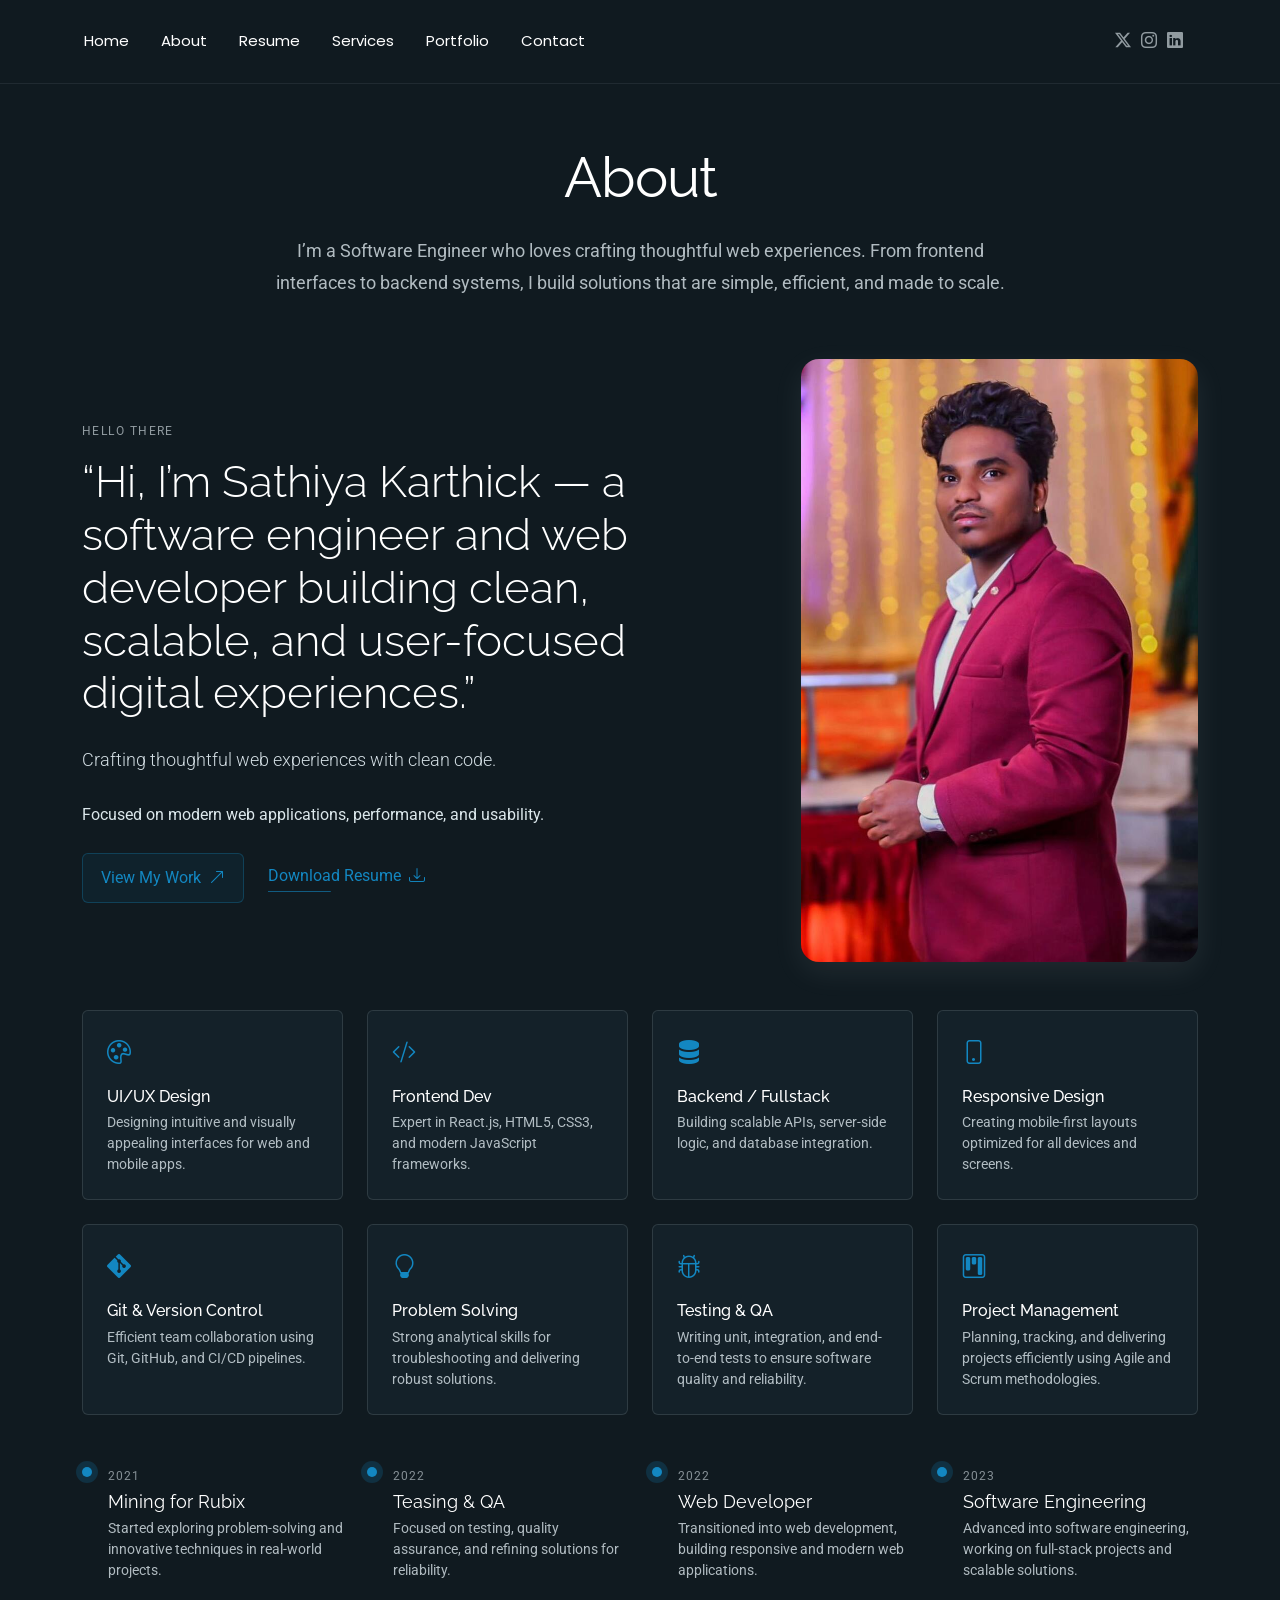
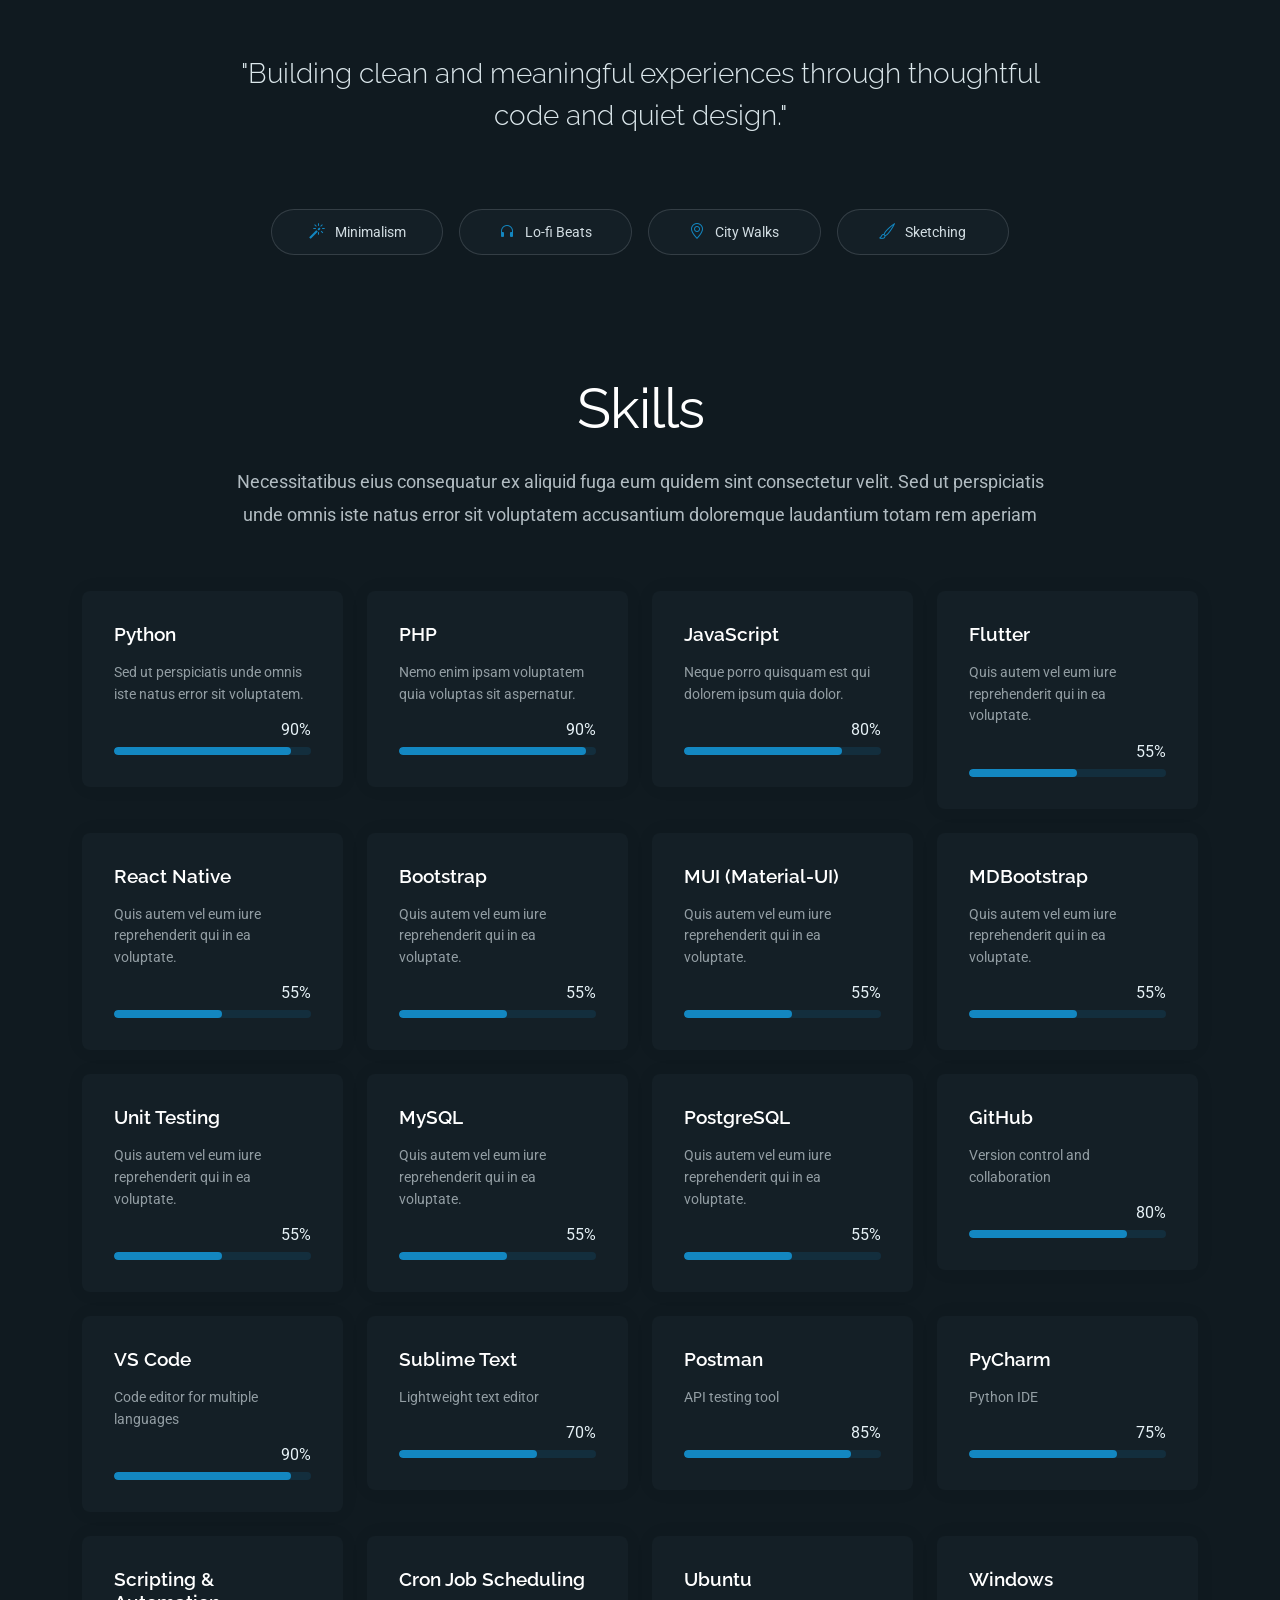
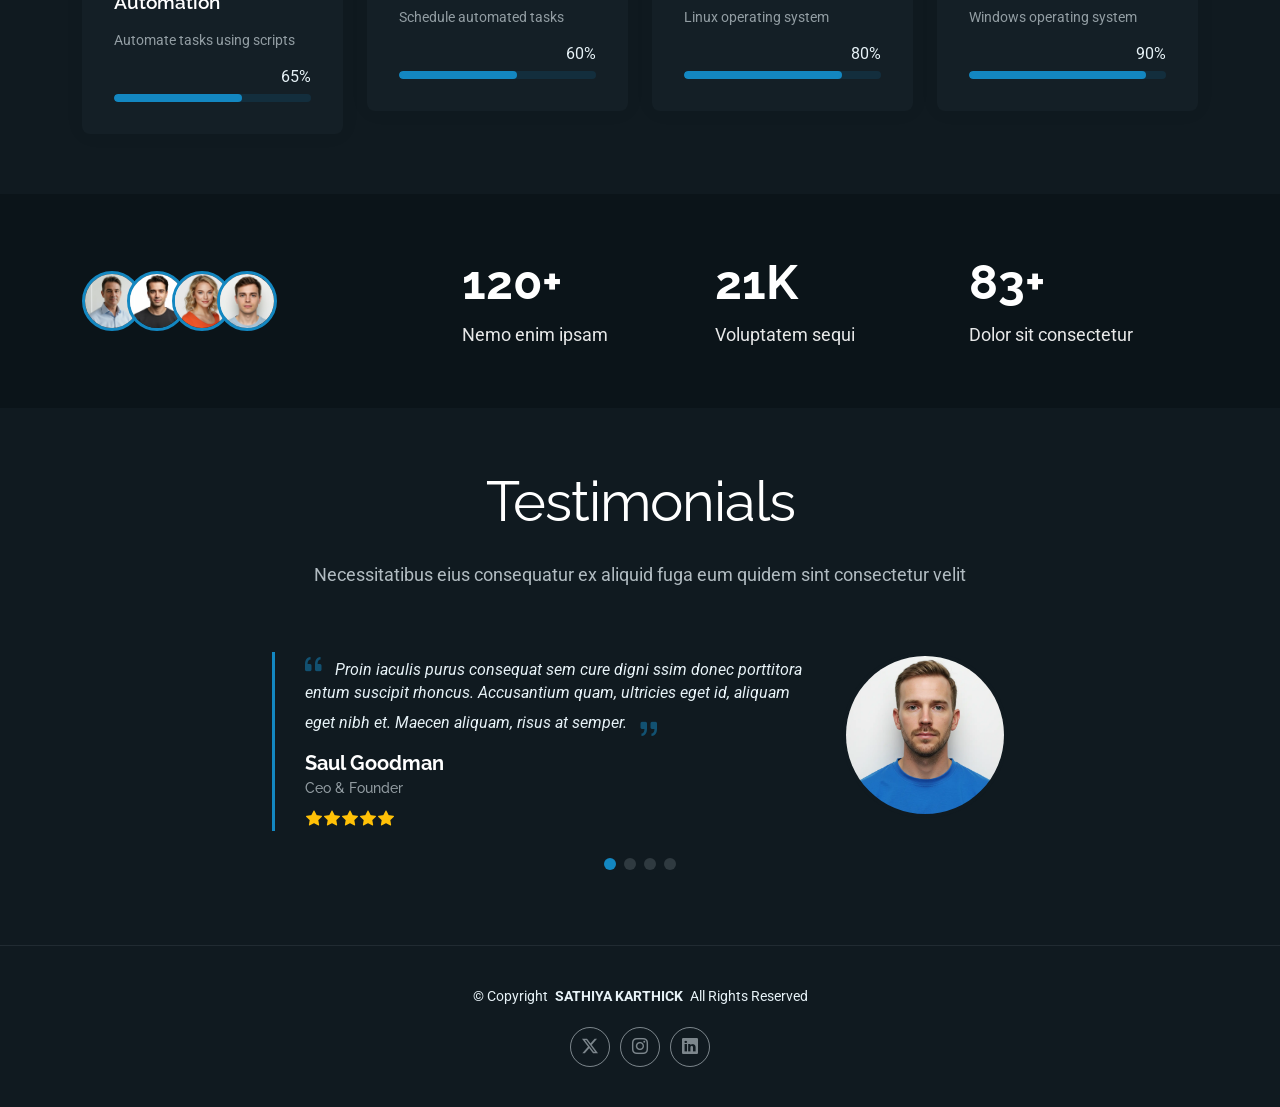
==== about.html @ 8b2b7fe3 "first commit" ====
<!DOCTYPE html>
<html lang="en">

<head>
  <meta charset="utf-8">
  <meta content="width=device-width, initial-scale=1.0" name="viewport">
  <title>About - FolioOne Bootstrap Template</title>
  <meta name="description" content="">
  <meta name="keywords" content="">

  <!-- Favicons -->
  <link href="assets/img/favicon.png" rel="icon">
  <link href="assets/img/apple-touch-icon.png" rel="apple-touch-icon">

  <!-- Fonts -->
  <link href="https://fonts.googleapis.com" rel="preconnect">
  <link href="https://fonts.gstatic.com" rel="preconnect" crossorigin>
  <link href="https://fonts.googleapis.com/css2?family=Roboto:ital,wght@0,100;0,300;0,400;0,500;0,700;0,900;1,100;1,300;1,400;1,500;1,700;1,900&family=Poppins:ital,wght@0,100;0,200;0,300;0,400;0,500;0,600;0,700;0,800;0,900;1,100;1,200;1,300;1,400;1,500;1,600;1,700;1,800;1,900&family=Raleway:ital,wght@0,100;0,200;0,300;0,400;0,500;0,600;0,700;0,800;0,900;1,100;1,200;1,300;1,400;1,500;1,600;1,700;1,800;1,900&display=swap" rel="stylesheet">

  <!-- Vendor CSS Files -->
  <link href="assets/vendor/bootstrap/css/bootstrap.min.css" rel="stylesheet">
  <link href="assets/vendor/bootstrap-icons/bootstrap-icons.css" rel="stylesheet">
  <link href="assets/vendor/aos/aos.css" rel="stylesheet">
  <link href="assets/vendor/swiper/swiper-bundle.min.css" rel="stylesheet">
  <link href="assets/vendor/glightbox/css/glightbox.min.css" rel="stylesheet">

  <!-- Main CSS File -->
  <link href="assets/css/main.css" rel="stylesheet">
</head>

<body class="about-page">
  <!-- Header -->
  <div id="header-placeholder"></div>

  <main class="main">

    <!-- About Section -->
    <section id="about" class="about section">

      <!-- Section Title -->
      <div class="container section-title" data-aos="fade-up">
        <h2>About</h2>
        <p>I’m a Software Engineer who loves crafting thoughtful web experiences. From frontend interfaces to backend systems, I build solutions that are simple, efficient, and made to scale.</p>
      </div><!-- End Section Title -->

      <div class="container" data-aos="fade-up" data-aos-delay="100">

        <!-- Intro + Photo -->
        <div class="row align-items-center justify-content-between gy-5 mb-5">
          <div class="col-lg-7" data-aos="fade-right" data-aos-delay="150">
            <div class="intro-content">
              <span class="eyebrow">Hello there</span>
              <h2 class="headline">“Hi, I’m Sathiya Karthick — a software engineer and web developer building clean, scalable, and user-focused digital experiences.”</h2>
              <p class="lead">
                Crafting thoughtful web experiences with clean code.
              </p>
              <p>
                Focused on modern web applications, performance, and usability.
              </p>

              <div class="cta-group">
                <a href="portfolio.html" class="btn-ghost">
                  View My Work <i class="bi bi-arrow-up-right"></i>
                </a>
                
                <a href="assets/static/files/SATHIYA_KARTHICK_RESUME.pdf" download class="link-underline">
                  Download Resume <i class="bi bi-download"></i>
                </a>
              </div>
            </div>
          </div>

          <div class="col-lg-5" data-aos="zoom-in" data-aos-delay="250">
            <figure class="profile-figure text-center text-lg-end">
              <img src="assets/img/profile/profile_img_crop.jpg" alt="Portrait of Alex" class="img-fluid profile-photo">
            </figure>
          </div>
        </div>
        <!-- End Intro + Photo -->

        <!-- Skills Grid -->
        <div class="mb-5">
          <div class="row g-4">

            <!-- UI/UX Design -->
            <div class="col-6 col-md-4 col-lg-3" data-aos="fade-up" data-aos-delay="120">
              <div class="skill-item">
                <i class="bi bi-palette"></i>
                <h3>UI/UX Design</h3>
                <p>Designing intuitive and visually appealing interfaces for web and mobile apps.</p>
              </div>
            </div>

            <!-- Frontend Development -->
            <div class="col-6 col-md-4 col-lg-3" data-aos="fade-up" data-aos-delay="180">
              <div class="skill-item">
                <i class="bi bi-code-slash"></i>
                <h3>Frontend Dev</h3>
                <p>Expert in React.js, HTML5, CSS3, and modern JavaScript frameworks.</p>
              </div>
            </div>

            <!-- Backend / Fullstack -->
            <div class="col-6 col-md-4 col-lg-3" data-aos="fade-up" data-aos-delay="240">
              <div class="skill-item">
                <i class="bi bi-server"></i>
                <h3>Backend / Fullstack</h3>
                <p>Building scalable APIs, server-side logic, and database integration.</p>
              </div>
            </div>

            <!-- Responsive Design -->
            <div class="col-6 col-md-4 col-lg-3" data-aos="fade-up" data-aos-delay="300">
              <div class="skill-item">
                <i class="bi bi-phone"></i>
                <h3>Responsive Design</h3>
                <p>Creating mobile-first layouts optimized for all devices and screens.</p>
              </div>
            </div>

            <!-- Git & Version Control -->
            <div class="col-6 col-md-4 col-lg-3" data-aos="fade-up" data-aos-delay="360">
              <div class="skill-item">
                <i class="bi bi-git"></i>
                <h3>Git & Version Control</h3>
                <p>Efficient team collaboration using Git, GitHub, and CI/CD pipelines.</p>
              </div>
            </div>

            <!-- Problem Solving -->
            <div class="col-6 col-md-4 col-lg-3" data-aos="fade-up" data-aos-delay="420">
              <div class="skill-item">
                <i class="bi bi-lightbulb"></i>
                <h3>Problem Solving</h3>
                <p>Strong analytical skills for troubleshooting and delivering robust solutions.</p>
              </div>
            </div>

            <!-- Testing & QA -->
            <div class="col-6 col-md-4 col-lg-3" data-aos="fade-up" data-aos-delay="480">
              <div class="skill-item">
                <i class="bi bi-bug"></i>
                <h3>Testing & QA</h3>
                <p>Writing unit, integration, and end-to-end tests to ensure software quality and reliability.</p>
              </div>
            </div>

            <!-- Project Management -->
            <div class="col-6 col-md-4 col-lg-3" data-aos="fade-up" data-aos-delay="540">
              <div class="skill-item">
                <i class="bi bi-kanban"></i>
                <h3>Project Management</h3>
                <p>Planning, tracking, and delivering projects efficiently using Agile and Scrum methodologies.</p>
              </div>
            </div>

          </div>
        </div>
        <!-- End Skills Grid -->


        <!-- Journey Timeline -->
        <div class="mb-5">
          <div class="row g-4">

            <!-- 2021 Mining for Rubix -->
            <div class="col-md-6 col-lg-3" data-aos="fade-up" data-aos-delay="120">
              <article class="timeline-item">
                <span class="dot"></span>
                <time>2021</time>
                <h4>Mining for Rubix</h4>
                <p>Started exploring problem-solving and innovative techniques in real-world projects.</p>
              </article>
            </div>

            <!-- 2022 Teasing and QA -->
            <div class="col-md-6 col-lg-3" data-aos="fade-up" data-aos-delay="180">
              <article class="timeline-item">
                <span class="dot"></span>
                <time>2022</time>
                <h4>Teasing & QA</h4>
                <p>Focused on testing, quality assurance, and refining solutions for reliability.</p>
              </article>
            </div>

            <!-- 2022 Middle in Change in Web Developer -->
            <div class="col-md-6 col-lg-3" data-aos="fade-up" data-aos-delay="240">
              <article class="timeline-item">
                <span class="dot"></span>
                <time>2022</time>
                <h4>Web Developer</h4>
                <p>Transitioned into web development, building responsive and modern web applications.</p>
              </article>
            </div>

            <!-- 2023 Software Engineering -->
            <div class="col-md-6 col-lg-3" data-aos="fade-up" data-aos-delay="300">
              <article class="timeline-item">
                <span class="dot"></span>
                <time>2023</time>
                <h4>Software Engineering</h4>
                <p>Advanced into software engineering, working on full-stack projects and scalable solutions.</p>
              </article>
            </div>

          </div>
        </div>
        <!-- End Journey Timeline -->

        <!-- Quote -->
        <blockquote class="personal-quote text-center mb-5" data-aos="fade-down" data-aos-delay="200">
          <p>"Building clean and meaningful experiences through thoughtful code and quiet design."</p>
        </blockquote>
        <!-- End Quote -->

        <!-- Fun Facts -->
        <div class="row g-3 justify-content-center">
          <div class="col-6 col-md-3 col-lg-2" data-aos="zoom-in" data-aos-delay="120">
            <div class="fact-pill">
              <i class="bi bi-magic"></i>
              <span>Minimalism</span>
            </div>
          </div>
          <div class="col-6 col-md-3 col-lg-2" data-aos="zoom-in" data-aos-delay="160">
            <div class="fact-pill">
              <i class="bi bi-headphones"></i>
              <span>Lo-fi Beats</span>
            </div>
          </div>
          <div class="col-6 col-md-3 col-lg-2" data-aos="zoom-in" data-aos-delay="200">
            <div class="fact-pill">
              <i class="bi bi-geo-alt"></i>
              <span>City Walks</span>
            </div>
          </div>
          <div class="col-6 col-md-3 col-lg-2" data-aos="zoom-in" data-aos-delay="240">
            <div class="fact-pill">
              <i class="bi bi-brush"></i>
              <span>Sketching</span>
            </div>
          </div>
        </div>
        <!-- End Fun Facts -->

      </div>

    </section><!-- /About Section -->

    <!-- Skills Section -->
    <section id="skills" class="skills section">

      <!-- Section Title -->
      <div class="container section-title" data-aos="fade-up">
        <h2>Skills</h2>
        <p>Necessitatibus eius consequatur ex aliquid fuga eum quidem sint consectetur velit. Sed ut perspiciatis unde omnis iste natus error sit voluptatem accusantium doloremque laudantium totam rem aperiam</p>
      </div><!-- End Section Title -->

      <div class="container" data-aos="fade-up" data-aos-delay="100">

        <div class="row g-4 skills-animation">

          <div class="col-md-6 col-lg-3" data-aos="fade-up" data-aos-delay="100">
            <div class="skill-box">
              <h3>Python</h3>
              <p>Sed ut perspiciatis unde omnis iste natus error sit voluptatem.</p>
              <span class="text-end d-block">90%</span>
              <div class="progress">
                <div class="progress-bar" role="progressbar" aria-valuenow="90" aria-valuemin="0" aria-valuemax="100"></div>
              </div>
            </div>
          </div>

          <div class="col-md-6 col-lg-3" data-aos="fade-up" data-aos-delay="200">
            <div class="skill-box">
              <h3>PHP</h3>
              <p>Nemo enim ipsam voluptatem quia voluptas sit aspernatur.</p>
              <span class="text-end d-block">90%</span>
              <div class="progress">
                <div class="progress-bar" role="progressbar" aria-valuenow="95" aria-valuemin="0" aria-valuemax="100"></div>
              </div>
            </div>
          </div>

          <div class="col-md-6 col-lg-3" data-aos="fade-up" data-aos-delay="300">
            <div class="skill-box">
              <h3>JavaScript</h3>
              <p>Neque porro quisquam est qui dolorem ipsum quia dolor.</p>
              <span class="text-end d-block">80%</span>
              <div class="progress">
                <div class="progress-bar" role="progressbar" aria-valuenow="80" aria-valuemin="0" aria-valuemax="100"></div>
              </div>
            </div>
          </div>

          <div class="col-md-6 col-lg-3" data-aos="fade-up" data-aos-delay="400">
            <div class="skill-box">
              <h3>Flutter</h3>
              <p>Quis autem vel eum iure reprehenderit qui in ea voluptate.</p>
              <span class="text-end d-block">55%</span>
              <div class="progress">
                <div class="progress-bar" role="progressbar" aria-valuenow="55" aria-valuemin="0" aria-valuemax="100">
                </div>
              </div>
            </div>
          </div>
          
          <div class="col-md-6 col-lg-3" data-aos="fade-up" data-aos-delay="400">
            <div class="skill-box">
              <h3>React Native</h3>
              <p>Quis autem vel eum iure reprehenderit qui in ea voluptate.</p>
              <span class="text-end d-block">55%</span>
              <div class="progress">
                <div class="progress-bar" role="progressbar" aria-valuenow="55" aria-valuemin="0" aria-valuemax="100">
                </div>
              </div>
            </div>
          </div>


          <div class="col-md-6 col-lg-3" data-aos="fade-up" data-aos-delay="400">
            <div class="skill-box">
              <h3>Bootstrap</h3>
              <p>Quis autem vel eum iure reprehenderit qui in ea voluptate.</p>
              <span class="text-end d-block">55%</span>
              <div class="progress">
                <div class="progress-bar" role="progressbar" aria-valuenow="55" aria-valuemin="0" aria-valuemax="100">
                </div>
              </div>
            </div>
          </div>

          <div class="col-md-6 col-lg-3" data-aos="fade-up" data-aos-delay="400">
            <div class="skill-box">
              <h3>MUI (Material-UI)</h3>
              <p>Quis autem vel eum iure reprehenderit qui in ea voluptate.</p>
              <span class="text-end d-block">55%</span>
              <div class="progress">
                <div class="progress-bar" role="progressbar" aria-valuenow="55" aria-valuemin="0" aria-valuemax="100">
                </div>
              </div>
            </div>
          </div>

          <div class="col-md-6 col-lg-3" data-aos="fade-up" data-aos-delay="400">
            <div class="skill-box">
              <h3>MDBootstrap</h3>
              <p>Quis autem vel eum iure reprehenderit qui in ea voluptate.</p>
              <span class="text-end d-block">55%</span>
              <div class="progress">
                <div class="progress-bar" role="progressbar" aria-valuenow="55" aria-valuemin="0" aria-valuemax="100">
                </div>
              </div>
            </div>
          </div>

          <div class="col-md-6 col-lg-3" data-aos="fade-up" data-aos-delay="400">
            <div class="skill-box">
              <h3>Unit Testing</h3>
              <p>Quis autem vel eum iure reprehenderit qui in ea voluptate.</p>
              <span class="text-end d-block">55%</span>
              <div class="progress">
                <div class="progress-bar" role="progressbar" aria-valuenow="55" aria-valuemin="0" aria-valuemax="100">
                </div>
              </div>
            </div>
          </div>

          <div class="col-md-6 col-lg-3" data-aos="fade-up" data-aos-delay="400">
            <div class="skill-box">
              <h3>MySQL</h3>
              <p>Quis autem vel eum iure reprehenderit qui in ea voluptate.</p>
              <span class="text-end d-block">55%</span>
              <div class="progress">
                <div class="progress-bar" role="progressbar" aria-valuenow="55" aria-valuemin="0" aria-valuemax="100">
                </div>
              </div>
            </div>
          </div>

          <div class="col-md-6 col-lg-3" data-aos="fade-up" data-aos-delay="400">
            <div class="skill-box">
              <h3>PostgreSQL</h3>
              <p>Quis autem vel eum iure reprehenderit qui in ea voluptate.</p>
              <span class="text-end d-block">55%</span>
              <div class="progress">
                <div class="progress-bar" role="progressbar" aria-valuenow="55" aria-valuemin="0" aria-valuemax="100">
                </div>
              </div>
            </div>
          </div>

          <!-- Tools -->
          <div class="col-md-6 col-lg-3" data-aos="fade-up" data-aos-delay="100">
            <div class="skill-box">
              <h3>GitHub</h3>
              <p>Version control and collaboration</p>
              <span class="text-end d-block">80%</span>
              <div class="progress">
                <div class="progress-bar" role="progressbar" aria-valuenow="80" aria-valuemin="0" aria-valuemax="100" style="width: 80%;"></div>
              </div>
            </div>
          </div>

          <div class="col-md-6 col-lg-3" data-aos="fade-up" data-aos-delay="200">
            <div class="skill-box">
              <h3>VS Code</h3>
              <p>Code editor for multiple languages</p>
              <span class="text-end d-block">90%</span>
              <div class="progress">
                <div class="progress-bar" role="progressbar" aria-valuenow="90" aria-valuemin="0" aria-valuemax="100" style="width: 90%;"></div>
              </div>
            </div>
          </div>

          <div class="col-md-6 col-lg-3" data-aos="fade-up" data-aos-delay="300">
            <div class="skill-box">
              <h3>Sublime Text</h3>
              <p>Lightweight text editor</p>
              <span class="text-end d-block">70%</span>
              <div class="progress">
                <div class="progress-bar" role="progressbar" aria-valuenow="70" aria-valuemin="0" aria-valuemax="100" style="width: 70%;"></div>
              </div>
            </div>
          </div>

          <div class="col-md-6 col-lg-3" data-aos="fade-up" data-aos-delay="400">
            <div class="skill-box">
              <h3>Postman</h3>
              <p>API testing tool</p>
              <span class="text-end d-block">85%</span>
              <div class="progress">
                <div class="progress-bar" role="progressbar" aria-valuenow="85" aria-valuemin="0" aria-valuemax="100" style="width: 85%;"></div>
              </div>
            </div>
          </div>

          <div class="col-md-6 col-lg-3" data-aos="fade-up" data-aos-delay="500">
            <div class="skill-box">
              <h3>PyCharm</h3>
              <p>Python IDE</p>
              <span class="text-end d-block">75%</span>
              <div class="progress">
                <div class="progress-bar" role="progressbar" aria-valuenow="75" aria-valuemin="0" aria-valuemax="100" style="width: 75%;"></div>
              </div>
            </div>
          </div>

          <!-- Scripting & Automation -->
          <div class="col-md-6 col-lg-3" data-aos="fade-up" data-aos-delay="600">
            <div class="skill-box">
              <h3>Scripting & Automation</h3>
              <p>Automate tasks using scripts</p>
              <span class="text-end d-block">65%</span>
              <div class="progress">
                <div class="progress-bar" role="progressbar" aria-valuenow="65" aria-valuemin="0" aria-valuemax="100" style="width: 65%;"></div>
              </div>
            </div>
          </div>

          <div class="col-md-6 col-lg-3" data-aos="fade-up" data-aos-delay="700">
            <div class="skill-box">
              <h3>Cron Job Scheduling</h3>
              <p>Schedule automated tasks</p>
              <span class="text-end d-block">60%</span>
              <div class="progress">
                <div class="progress-bar" role="progressbar" aria-valuenow="60" aria-valuemin="0" aria-valuemax="100" style="width: 60%;"></div>
              </div>
            </div>
          </div>

          <!-- OS -->
          <div class="col-md-6 col-lg-3" data-aos="fade-up" data-aos-delay="800">
            <div class="skill-box">
              <h3>Ubuntu</h3>
              <p>Linux operating system</p>
              <span class="text-end d-block">80%</span>
              <div class="progress">
                <div class="progress-bar" role="progressbar" aria-valuenow="80" aria-valuemin="0" aria-valuemax="100" style="width: 80%;"></div>
              </div>
            </div>
          </div>

          <div class="col-md-6 col-lg-3" data-aos="fade-up" data-aos-delay="900">
            <div class="skill-box">
              <h3>Windows</h3>
              <p>Windows operating system</p>
              <span class="text-end d-block">90%</span>
              <div class="progress">
                <div class="progress-bar" role="progressbar" aria-valuenow="90" aria-valuemin="0" aria-valuemax="100" style="width: 90%;"></div>
              </div>
            </div>
          </div>
        </div>
      </div>

    </section>

    <!-- Stats Section -->
    <section id="stats" class="stats section dark-background">

      <div class="container" data-aos="fade-up" data-aos-delay="100">

        <div class="row align-items-center">
          <div class="col-lg-4" data-aos="fade-up" data-aos-delay="200">
            <div class="avatars d-flex align-items-center">
              <img src="assets/img/person/person-m-2.webp" alt="Avatar 1" class="rounded-circle" loading="lazy">
              <img src="assets/img/person/person-m-3.webp" alt="Avatar 2" class="rounded-circle" loading="lazy">
              <img src="assets/img/person/person-f-5.webp" alt="Avatar 3" class="rounded-circle" loading="lazy">
              <img src="assets/img/person/person-m-5.webp" alt="Avatar 4" class="rounded-circle" loading="lazy">
            </div>
          </div>

          <div class="col-lg-8">
            <div class="row counters">
              <div class="col-md-4" data-aos="fade-up" data-aos-delay="300">
                <h2><span data-purecounter-start="0" data-purecounter-end="185" data-purecounter-duration="1" class="purecounter"></span>+</h2>
                <p>Nemo enim ipsam</p>
              </div>

              <div class="col-md-4" data-aos="fade-up" data-aos-delay="400">
                <h2><span data-purecounter-start="0" data-purecounter-end="32" data-purecounter-duration="1" class="purecounter"></span>K</h2>
                <p>Voluptatem sequi</p>
              </div>

              <div class="col-md-4" data-aos="fade-up" data-aos-delay="500">
                <h2><span data-purecounter-start="0" data-purecounter-end="128" data-purecounter-duration="1" class="purecounter"></span>+</h2>
                <p>Dolor sit consectetur</p>
              </div>
            </div>
          </div>
        </div>
      </div>

    </section><!-- /Stats Section -->

    <!-- Testimonials Section -->
    <section id="testimonials" class="testimonials section">

      <!-- Section Title -->
      <div class="container section-title" data-aos="fade-up">
        <h2>Testimonials</h2>
        <p>Necessitatibus eius consequatur ex aliquid fuga eum quidem sint consectetur velit</p>
      </div><!-- End Section Title -->

      <div class="container" data-aos="fade-up" data-aos-delay="100">

        <div class="swiper init-swiper">
          <script type="application/json" class="swiper-config">
            {
              "loop": true,
              "speed": 600,
              "autoplay": {
                "delay": 5000
              },
              "slidesPerView": "auto",
              "pagination": {
                "el": ".swiper-pagination",
                "type": "bullets",
                "clickable": true
              }
            }
          </script>
          <div class="swiper-wrapper">

            <div class="swiper-slide">
              <div class="testimonial-item">
                <div class="row gy-4 justify-content-center">
                  <div class="col-lg-6">
                    <div class="testimonial-content">
                      <p>
                        <i class="bi bi-quote quote-icon-left"></i>
                        <span>Proin iaculis purus consequat sem cure digni ssim donec porttitora entum suscipit rhoncus. Accusantium quam, ultricies eget id, aliquam eget nibh et. Maecen aliquam, risus at semper.</span>
                        <i class="bi bi-quote quote-icon-right"></i>
                      </p>
                      <h3>Saul Goodman</h3>
                      <h4>Ceo &amp; Founder</h4>
                      <div class="stars">
                        <i class="bi bi-star-fill"></i><i class="bi bi-star-fill"></i><i class="bi bi-star-fill"></i><i class="bi bi-star-fill"></i><i class="bi bi-star-fill"></i>
                      </div>
                    </div>
                  </div>
                  <div class="col-lg-2 text-center">
                    <img src="assets/img/person/person-m-9.webp" class="img-fluid testimonial-img" alt="">
                  </div>
                </div>
              </div>
            </div><!-- End testimonial item -->

            <div class="swiper-slide">
              <div class="testimonial-item">
                <div class="row gy-4 justify-content-center">
                  <div class="col-lg-6">
                    <div class="testimonial-content">
                      <p>
                        <i class="bi bi-quote quote-icon-left"></i>
                        <span>Export tempor illum tamen malis malis eram quae irure esse labore quem cillum quid cillum eram malis quorum velit fore eram velit sunt aliqua noster fugiat irure amet legam anim culpa.</span>
                        <i class="bi bi-quote quote-icon-right"></i>
                      </p>
                      <h3>Sara Wilsson</h3>
                      <h4>Designer</h4>
                      <div class="stars">
                        <i class="bi bi-star-fill"></i><i class="bi bi-star-fill"></i><i class="bi bi-star-fill"></i><i class="bi bi-star-fill"></i><i class="bi bi-star-fill"></i>
                      </div>
                    </div>
                  </div>
                  <div class="col-lg-2 text-center">
                    <img src="assets/img/person/person-f-5.webp" class="img-fluid testimonial-img" alt="">
                  </div>
                </div>
              </div>
            </div><!-- End testimonial item -->

            <div class="swiper-slide">
              <div class="testimonial-item">
                <div class="row gy-4 justify-content-center">
                  <div class="col-lg-6">
                    <div class="testimonial-content">
                      <p>
                        <i class="bi bi-quote quote-icon-left"></i>
                        <span>Enim nisi quem export duis labore cillum quae magna enim sint quorum nulla quem veniam duis minim tempor labore quem eram duis noster aute amet eram fore quis sint minim.</span>
                        <i class="bi bi-quote quote-icon-right"></i>
                      </p>
                      <h3>Jena Karlis</h3>
                      <h4>Store Owner</h4>
                      <div class="stars">
                        <i class="bi bi-star-fill"></i><i class="bi bi-star-fill"></i><i class="bi bi-star-fill"></i><i class="bi bi-star-fill"></i><i class="bi bi-star-fill"></i>
                      </div>
                    </div>
                  </div>
                  <div class="col-lg-2 text-center">
                    <img src="assets/img/person/person-f-12.webp" class="img-fluid testimonial-img" alt="">
                  </div>
                </div>
              </div>
            </div><!-- End testimonial item -->

            <div class="swiper-slide">
              <div class="testimonial-item">
                <div class="row gy-4 justify-content-center">
                  <div class="col-lg-6">
                    <div class="testimonial-content">
                      <p>
                        <i class="bi bi-quote quote-icon-left"></i>
                        <span>Fugiat enim eram quae cillum dolore dolor amet nulla culpa multos export minim fugiat minim velit minim dolor enim duis veniam ipsum anim magna sunt elit fore quem dolore labore illum veniam.</span>
                        <i class="bi bi-quote quote-icon-right"></i>
                      </p>
                      <h3>John Larson</h3>
                      <h4>Entrepreneur</h4>
                      <div class="stars">
                        <i class="bi bi-star-fill"></i><i class="bi bi-star-fill"></i><i class="bi bi-star-fill"></i><i class="bi bi-star-fill"></i><i class="bi bi-star-fill"></i>
                      </div>
                    </div>
                  </div>
                  <div class="col-lg-2 text-center">
                    <img src="assets/img/person/person-m-12.webp" class="img-fluid testimonial-img" alt="">
                  </div>
                </div>
              </div>
            </div><!-- End testimonial item -->

          </div>
          <div class="swiper-pagination"></div>
        </div>

      </div>

    </section><!-- /Testimonials Section -->

  </main>

  <!-- Footer Including -->
  <div id="footer-placeholder"></div>

  <!-- Scroll Top -->
  <a href="#" id="scroll-top" class="scroll-top d-flex align-items-center justify-content-center"><i class="bi bi-arrow-up-short"></i></a>

  <!-- Preloader -->
  <div id="preloader"></div>

  <!-- Vendor JS Files -->
  <script src="assets/vendor/bootstrap/js/bootstrap.bundle.min.js"></script>
  <script src="assets/vendor/php-email-form/validate.js"></script>
  <script src="assets/vendor/aos/aos.js"></script>
  <script src="assets/vendor/typed.js/typed.umd.js"></script>
  <script src="assets/vendor/waypoints/noframework.waypoints.js"></script>
  <script src="assets/vendor/purecounter/purecounter_vanilla.js"></script>
  <script src="assets/vendor/swiper/swiper-bundle.min.js"></script>
  <script src="assets/vendor/imagesloaded/imagesloaded.pkgd.min.js"></script>
  <script src="assets/vendor/isotope-layout/isotope.pkgd.min.js"></script>
  <script src="assets/vendor/glightbox/js/glightbox.min.js"></script>
  <script src="https://code.jquery.com/jquery-3.6.0.min.js"></script>

  <script src="assets/js/main.js"></script>
  <script src="assets/js/include.js"></script>
</body>

</html>
---- assets/css/main.css ----
/**
* Template Name: FolioOne
* Template URL: https://bootstrapmade.com/folioone-bootstrap-portfolio-website-template/
* Updated: Aug 23 2025 with Bootstrap v5.3.7
* Author: BootstrapMade.com
* License: https://bootstrapmade.com/license/
*/

/*--------------------------------------------------------------
# Font & Color Variables
# Help: https://bootstrapmade.com/color-system/
--------------------------------------------------------------*/
/* Fonts */
:root {
  --default-font: "Roboto",  system-ui, -apple-system, "Segoe UI", Roboto, "Helvetica Neue", Arial, "Noto Sans", "Liberation Sans", sans-serif, "Apple Color Emoji", "Segoe UI Emoji", "Segoe UI Symbol", "Noto Color Emoji";
  --heading-font: "Raleway",  sans-serif;
  --nav-font: "Poppins",  sans-serif;
}

/* Global Colors - The following color variables are used throughout the website. Updating them here will change the color scheme of the entire website */
:root { 
  --background-color: #101a20; /* Background color for the entire website, including individual sections */
  --default-color: #e7f2f7; /* Default color used for the majority of the text content across the entire website */
  --heading-color: #ffffff; /* Color for headings, subheadings and title throughout the website */
  --accent-color: #1387c1; /* Accent color that represents your brand on the website. It's used for buttons, links, and other elements that need to stand out */
  --surface-color: #141f26; /* The surface color is used as a background of boxed elements within sections, such as cards, icon boxes, or other elements that require a visual separation from the global background. */
  --contrast-color: #ffffff; /* Contrast color for text, ensuring readability against backgrounds of accent, heading, or default colors. */
}

/* Nav Menu Colors - The following color variables are used specifically for the navigation menu. They are separate from the global colors to allow for more customization options */
:root {
  --nav-color: #ffffff;  /* The default color of the main navmenu links */
  --nav-hover-color: #1387c1; /* Applied to main navmenu links when they are hovered over or active */
  --nav-mobile-background-color: #213642; /* Used as the background color for mobile navigation menu */
  --nav-dropdown-background-color: #051117; /* Used as the background color for dropdown items that appear when hovering over primary navigation items */
  --nav-dropdown-color: #e7f2f7; /* Used for navigation links of the dropdown items in the navigation menu. */
  --nav-dropdown-hover-color: #1387c1; /* Similar to --nav-hover-color, this color is applied to dropdown navigation links when they are hovered over. */
}

/* Color Presets - These classes override global colors when applied to any section or element, providing reuse of the sam color scheme. */

.light-background {
  --background-color: #142027;
  --surface-color: #325264;
}

.dark-background {
  --background-color: #0b1419;
  --default-color: #ffffff;
  --heading-color: #ffffff;
  --surface-color: #252525;
  --contrast-color: #ffffff;
}

/* Smooth scroll */
:root {
  scroll-behavior: smooth;
}

/*--------------------------------------------------------------
# General Styling & Shared Classes
--------------------------------------------------------------*/
body {
  color: var(--default-color);
  background-color: var(--background-color);
  font-family: var(--default-font);
}

a {
  color: var(--accent-color);
  text-decoration: none;
  transition: 0.3s;
}

a:hover {
  color: color-mix(in srgb, var(--accent-color), transparent 25%);
  text-decoration: none;
}

h1,
h2,
h3,
h4,
h5,
h6 {
  color: var(--heading-color);
  font-family: var(--heading-font);
}

/* PHP Email Form Messages
------------------------------*/
.php-email-form .error-message {
  display: none;
  background: #df1529;
  color: #ffffff;
  text-align: left;
  padding: 15px;
  margin-bottom: 24px;
  font-weight: 600;
}

.php-email-form .sent-message {
  display: none;
  color: #ffffff;
  background: #059652;
  text-align: center;
  padding: 15px;
  margin-bottom: 24px;
  font-weight: 600;
}

.php-email-form .loading {
  display: none;
  background: var(--surface-color);
  text-align: center;
  padding: 15px;
  margin-bottom: 24px;
}

.php-email-form .loading:before {
  content: "";
  display: inline-block;
  border-radius: 50%;
  width: 24px;
  height: 24px;
  margin: 0 10px -6px 0;
  border: 3px solid var(--accent-color);
  border-top-color: var(--surface-color);
  animation: php-email-form-loading 1s linear infinite;
}

@keyframes php-email-form-loading {
  0% {
    transform: rotate(0deg);
  }

  100% {
    transform: rotate(360deg);
  }
}

/*--------------------------------------------------------------
# Global Header
--------------------------------------------------------------*/
.header {
  --background-color: rgba(255, 255, 255, 0);
  color: var(--default-color);
  background-color: var(--background-color);
  padding: 15px 0;
  transition: all 0.5s;
  z-index: 997;
  border-bottom: 1px solid color-mix(in srgb, var(--default-color), transparent 92%);
}

.header .logo {
  line-height: 1;
}

.header .logo img {
  max-height: 36px;
  margin-right: 8px;
}

.header .logo h1 {
  font-size: 32px;
  margin: 0;
  font-weight: 400;
  color: var(--heading-color);
}

.header .header-social-links {
  padding-right: 15px;
}

.header .header-social-links a {
  color: color-mix(in srgb, var(--default-color), transparent 40%);
  padding-left: 6px;
  display: inline-block;
  transition: 0.3s;
  font-size: 16px;
}

.header .header-social-links a:hover {
  color: var(--default-color);
}

.header .header-social-links a i {
  line-height: 0px;
}

@media (max-width: 1200px) {
  .header .logo {
    order: 1;
  }

  .header .header-social-links {
    order: 2;
  }

  .header .navmenu {
    order: 3;
  }
}

/* Global Header on Scroll
------------------------------*/
.scrolled .header {
  --background-color: rgba(16, 26, 32, 0.9);
}

/*--------------------------------------------------------------
# Navigation Menu
--------------------------------------------------------------*/
/* Desktop Navigation */
@media (min-width: 1200px) {
  .navmenu {
    padding: 0;
  }

  .navmenu ul {
    margin: 0;
    padding: 0;
    display: flex;
    list-style: none;
    align-items: center;
  }

  .navmenu li {
    position: relative;
  }

  .navmenu>ul>li {
    white-space: nowrap;
    padding: 15px 28px 15px 0;
  }

  .navmenu>ul>li:last-child {
    padding-right: 0;
  }

  .navmenu a,
  .navmenu a:focus {
    color: var(--nav-color);
    font-size: 15px;
    padding: 0 2px;
    font-family: var(--nav-font);
    font-weight: 400;
    display: flex;
    align-items: center;
    justify-content: space-between;
    white-space: nowrap;
    transition: 0.3s;
    position: relative;
  }

  .navmenu a i,
  .navmenu a:focus i {
    font-size: 12px;
    line-height: 0;
    margin-left: 5px;
    transition: 0.3s;
  }

  .navmenu>ul>li>a:before {
    content: "";
    position: absolute;
    height: 2px;
    bottom: -6px;
    left: 0;
    background-color: var(--nav-hover-color);
    visibility: hidden;
    width: 0px;
    transition: all 0.3s ease-in-out 0s;
  }

  .navmenu a:hover:before,
  .navmenu li:hover>a:before,
  .navmenu .active:before {
    visibility: visible;
    width: 25px;
  }

  .navmenu li:hover>a,
  .navmenu .active,
  .navmenu .active:focus {
    color: var(--nav-hover-color);
  }

  .navmenu .dropdown ul {
    margin: 0;
    padding: 10px 0;
    background: var(--nav-dropdown-background-color);
    display: block;
    position: absolute;
    visibility: hidden;
    left: -5px;
    top: 130%;
    opacity: 0;
    transition: 0.3s;
    border-radius: 4px;
    z-index: 99;
    box-shadow: 0px 0px 30px rgba(0, 0, 0, 0.1);
  }

  .navmenu .dropdown ul li {
    min-width: 200px;
  }

  .navmenu .dropdown ul a {
    padding: 10px 20px;
    font-size: 15px;
    text-transform: none;
    color: var(--nav-dropdown-color);
  }

  .navmenu .dropdown ul a i {
    font-size: 12px;
  }

  .navmenu .dropdown ul a:hover,
  .navmenu .dropdown ul .active:hover,
  .navmenu .dropdown ul li:hover>a {
    color: var(--nav-dropdown-hover-color);
  }

  .navmenu .dropdown:hover>ul {
    opacity: 1;
    top: 100%;
    visibility: visible;
  }

  .navmenu .dropdown .dropdown ul {
    top: 0;
    left: -90%;
    visibility: hidden;
  }

  .navmenu .dropdown .dropdown:hover>ul {
    opacity: 1;
    top: 0;
    left: -100%;
    visibility: visible;
  }
}

/* Mobile Navigation */
@media (max-width: 1199px) {
  .mobile-nav-toggle {
    color: var(--nav-color);
    font-size: 28px;
    line-height: 0;
    margin-right: 10px;
    cursor: pointer;
    transition: color 0.3s;
  }

  .navmenu {
    padding: 0;
    z-index: 9997;
  }

  .navmenu ul {
    display: none;
    list-style: none;
    position: absolute;
    inset: 60px 20px 20px 20px;
    padding: 10px 0;
    margin: 0;
    border-radius: 6px;
    background-color: var(--nav-mobile-background-color);
    border: 1px solid color-mix(in srgb, var(--default-color), transparent 90%);
    box-shadow: none;
    overflow-y: auto;
    transition: 0.3s;
    z-index: 9998;
  }

  .navmenu a,
  .navmenu a:focus {
    color: var(--nav-dropdown-color);
    padding: 10px 20px;
    font-family: var(--nav-font);
    font-size: 17px;
    font-weight: 500;
    display: flex;
    align-items: center;
    justify-content: space-between;
    white-space: nowrap;
    transition: 0.3s;
  }

  .navmenu a i,
  .navmenu a:focus i {
    font-size: 12px;
    line-height: 0;
    margin-left: 5px;
    width: 30px;
    height: 30px;
    display: flex;
    align-items: center;
    justify-content: center;
    border-radius: 50%;
    transition: 0.3s;
    background-color: color-mix(in srgb, var(--accent-color), transparent 90%);
  }

  .navmenu a i:hover,
  .navmenu a:focus i:hover {
    background-color: var(--accent-color);
    color: var(--contrast-color);
  }

  .navmenu a:hover,
  .navmenu .active,
  .navmenu .active:focus {
    color: var(--nav-dropdown-hover-color);
  }

  .navmenu .active i,
  .navmenu .active:focus i {
    background-color: var(--accent-color);
    color: var(--contrast-color);
    transform: rotate(180deg);
  }

  .navmenu .dropdown ul {
    position: static;
    display: none;
    z-index: 99;
    padding: 10px 0;
    margin: 10px 20px;
    background-color: var(--nav-dropdown-background-color);
    transition: all 0.5s ease-in-out;
  }

  .navmenu .dropdown ul ul {
    background-color: rgba(33, 37, 41, 0.1);
  }

  .navmenu .dropdown>.dropdown-active {
    display: block;
    background-color: rgba(33, 37, 41, 0.03);
  }

  .mobile-nav-active {
    overflow: hidden;
  }

  .mobile-nav-active .mobile-nav-toggle {
    color: #fff;
    position: absolute;
    font-size: 32px;
    top: 15px;
    right: 15px;
    margin-right: 0;
    z-index: 9999;
  }

  .mobile-nav-active .navmenu {
    position: fixed;
    overflow: hidden;
    inset: 0;
    background: rgba(33, 37, 41, 0.8);
    transition: 0.3s;
  }

  .mobile-nav-active .navmenu>ul {
    display: block;
  }
}

/*--------------------------------------------------------------
# Global Footer
--------------------------------------------------------------*/
.footer {
  color: var(--default-color);
  background-color: var(--background-color);
  font-size: 14px;
  padding: 40px 0;
  position: relative;
  border-top: 1px solid color-mix(in srgb, var(--default-color), transparent 92%);
}

.footer .copyright p {
  margin-bottom: 0;
}

.footer .social-links {
  margin-top: 20px;
}

.footer .social-links a {
  display: flex;
  align-items: center;
  justify-content: center;
  width: 40px;
  height: 40px;
  border-radius: 50%;
  border: 1px solid color-mix(in srgb, var(--default-color), transparent 50%);
  font-size: 16px;
  color: color-mix(in srgb, var(--default-color), transparent 50%);
  margin: 0 5px;
  transition: 0.3s;
}

.footer .social-links a:hover {
  color: var(--accent-color);
  border-color: var(--accent-color);
}

.footer .credits {
  margin-top: 10px;
  font-size: 13px;
  text-align: center;
}

/*--------------------------------------------------------------
# Preloader
--------------------------------------------------------------*/
#preloader {
  position: fixed;
  inset: 0;
  z-index: 9999;
  overflow: hidden;
  background-color: var(--background-color);
  transition: all 0.6s ease-out;
  width: 100%;
  height: 100vh;
}

#preloader:before,
#preloader:after {
  content: "";
  position: absolute;
  border: 4px solid var(--accent-color);
  border-radius: 50%;
  animation: animate-preloader 2s cubic-bezier(0, 0.2, 0.8, 1) infinite;
}

#preloader:after {
  animation-delay: -0.5s;
}

@keyframes animate-preloader {
  0% {
    width: 10px;
    height: 10px;
    top: calc(50% - 5px);
    left: calc(50% - 5px);
    opacity: 1;
  }

  100% {
    width: 72px;
    height: 72px;
    top: calc(50% - 36px);
    left: calc(50% - 36px);
    opacity: 0;
  }
}

/*--------------------------------------------------------------
# Scroll Top Button
--------------------------------------------------------------*/
.scroll-top {
  position: fixed;
  visibility: hidden;
  opacity: 0;
  right: 15px;
  bottom: -15px;
  z-index: 99999;
  background-color: var(--accent-color);
  width: 44px;
  height: 44px;
  border-radius: 50px;
  transition: all 0.4s;
}

.scroll-top i {
  font-size: 24px;
  color: var(--contrast-color);
  line-height: 0;
}

.scroll-top:hover {
  background-color: color-mix(in srgb, var(--accent-color), transparent 20%);
  color: var(--contrast-color);
}

.scroll-top.active {
  visibility: visible;
  opacity: 1;
  bottom: 15px;
}

/*--------------------------------------------------------------
# Disable aos animation delay on mobile devices
--------------------------------------------------------------*/
@media screen and (max-width: 768px) {
  [data-aos-delay] {
    transition-delay: 0 !important;
  }
}

/*--------------------------------------------------------------
# Global Page Titles & Breadcrumbs
--------------------------------------------------------------*/
.page-title {
  color: var(--default-color);
  background-color: var(--background-color);
  position: relative;
}

.page-title .heading {
  padding: 80px 0;
  border-top: 1px solid color-mix(in srgb, var(--default-color), transparent 90%);
}

.page-title .heading h1 {
  font-size: 38px;
  font-weight: 700;
}

.page-title nav {
  background-color: color-mix(in srgb, var(--default-color), transparent 96%);
  padding: 20px 0;
}

.page-title nav ol {
  display: flex;
  flex-wrap: wrap;
  list-style: none;
  padding: 0;
  margin: 0;
  font-size: 16px;
  font-weight: 400;
}

.page-title nav ol li+li {
  padding-left: 10px;
}

.page-title nav ol li+li::before {
  content: "/";
  display: inline-block;
  padding-right: 10px;
  color: color-mix(in srgb, var(--default-color), transparent 70%);
}

/*--------------------------------------------------------------
# Global Sections
--------------------------------------------------------------*/
section,
.section {
  color: var(--default-color);
  background-color: var(--background-color);
  padding: 60px 0;
  scroll-margin-top: 100px;
  overflow: clip;
}

@media (max-width: 1199px) {

  section,
  .section {
    scroll-margin-top: 66px;
  }
}

/*--------------------------------------------------------------
# Global Section Titles
--------------------------------------------------------------*/
.section-title {
  text-align: center;
  padding-bottom: 60px;
  position: relative;
}

.section-title h2 {
  font-size: 3.5rem;
  font-weight: 400;
  line-height: 1.2;
  color: var(--heading-color);
  margin-bottom: 1.5rem;
  letter-spacing: -1px;
}

@media (max-width: 768px) {
  .section-title h2 {
    font-size: 2.5rem;
  }
}

.section-title p {
  font-size: 1.125rem;
  line-height: 1.8;
  color: color-mix(in srgb, var(--default-color), transparent 25%);
  max-width: 900px;
  margin: 0 auto;
  text-wrap: balance;
}

/*--------------------------------------------------------------
# Hero Section
--------------------------------------------------------------*/
.hero {
  padding: 80px 0;
  min-height: 100vh;
  display: flex;
  align-items: center;
}

.hero .hero-content h1 {
  font-size: 3.5rem;
  font-weight: 700;
  margin-bottom: 1rem;
  line-height: 1.2;
}

.hero .hero-content h1 .highlight {
  color: var(--accent-color);
  position: relative;
}

.hero .hero-content h1 .highlight::after {
  content: "";
  position: absolute;
  bottom: 0;
  left: 0;
  width: 100%;
  height: 3px;
  background: linear-gradient(90deg, var(--accent-color), color-mix(in srgb, var(--accent-color), transparent 50%));
  border-radius: 2px;
}

@media (max-width: 768px) {
  .hero .hero-content h1 {
    font-size: 2.5rem;
  }
}

.hero .hero-content h2 {
  font-size: 1.5rem;
  font-weight: 400;
  margin-bottom: 2rem;
  color: color-mix(in srgb, var(--default-color), transparent 20%);
}

.hero .hero-content h2 .typed {
  color: var(--accent-color);
  font-weight: 600;
}

@media (max-width: 768px) {
  .hero .hero-content h2 {
    font-size: 1.25rem;
  }
}

.hero .hero-content p {
  font-size: 1.1rem;
  line-height: 1.6;
  margin-bottom: 2.5rem;
  color: color-mix(in srgb, var(--default-color), transparent 30%);
}

.hero .hero-actions {
  display: flex;
  gap: 1rem;
  margin-bottom: 3rem;
}

.hero .hero-actions .btn {
  padding: 12px 30px;
  border-radius: 50px;
  font-weight: 600;
  text-decoration: none;
  transition: all 0.3s ease;
  border: 2px solid;
}

.hero .hero-actions .btn.btn-primary {
  background: var(--accent-color);
  color: var(--contrast-color);
  border-color: var(--accent-color);
}

.hero .hero-actions .btn.btn-primary:hover {
  background: color-mix(in srgb, var(--accent-color), black 15%);
  border-color: color-mix(in srgb, var(--accent-color), black 15%);
  transform: translateY(-2px);
}

.hero .hero-actions .btn.btn-outline {
  background: transparent;
  color: var(--accent-color);
  border-color: var(--accent-color);
}

.hero .hero-actions .btn.btn-outline:hover {
  transform: translateY(-2px);
}

@media (max-width: 576px) {
  .hero .hero-actions {
    flex-direction: column;
  }

  .hero .hero-actions .btn {
    text-align: center;
  }
}

.hero .social-links {
  display: flex;
  gap: 1rem;
}

.hero .social-links a {
  width: 45px;
  height: 45px;
  background: var(--surface-color);
  border-radius: 50%;
  display: flex;
  align-items: center;
  justify-content: center;
  color: var(--default-color);
  font-size: 1.2rem;
  transition: all 0.3s ease;
}

.hero .social-links a:hover {
  background: var(--accent-color);
  color: var(--contrast-color);
  transform: translateY(-3px);
  box-shadow: 0 8px 25px color-mix(in srgb, var(--accent-color), transparent 70%);
}

.hero .hero-image {
  position: relative;
}

.hero .hero-image .image-wrapper {
  position: relative;
  max-width: 450px;
  margin: 0 auto;
}

.hero .hero-image .image-wrapper img {
  border-radius: 20px;
  box-shadow: 0 5px 15px color-mix(in srgb, var(--default-color), transparent 95%);
  transition: transform 0.3s ease;
}

.hero .hero-image .image-wrapper img:hover {
  transform: scale(1.02);
}

.hero .hero-image .floating-elements {
  position: absolute;
  top: 0;
  left: 0;
  right: 0;
  bottom: 0;
  pointer-events: none;
}

.hero .hero-image .floating-elements .floating-card {
  position: absolute;
  background: var(--surface-color);
  padding: 15px 20px;
  border-radius: 15px;
  box-shadow: 0 10px 30px color-mix(in srgb, var(--default-color), transparent 90%);
  display: flex;
  align-items: center;
  gap: 10px;
  font-weight: 600;
  animation: float 3s ease-in-out infinite;
}

.hero .hero-image .floating-elements .floating-card i {
  font-size: 1.5rem;
  color: var(--accent-color);
}

.hero .hero-image .floating-elements .floating-card.design {
  top: 10%;
  right: -10%;
  animation-delay: 0s;
}

.hero .hero-image .floating-elements .floating-card.code {
  bottom: 30%;
  left: -15%;
  animation-delay: 1s;
}

.hero .hero-image .floating-elements .floating-card.creativity {
  top: 60%;
  right: -5%;
  animation-delay: 2s;
}

@media (max-width: 992px) {
  .hero .hero-image .floating-elements .floating-card {
    display: none;
  }
}

@keyframes float {

  0%,
  100% {
    transform: translateY(0px);
  }

  50% {
    transform: translateY(-10px);
  }
}

@media (max-width: 992px) {
  .hero .hero-content {
    text-align: center;
    margin-bottom: 3rem;
  }
}

/*--------------------------------------------------------------
# About Section
--------------------------------------------------------------*/
.about .intro-content .eyebrow {
  display: inline-block;
  letter-spacing: 0.12em;
  text-transform: uppercase;
  font-size: 12px;
  color: color-mix(in srgb, var(--default-color), transparent 40%);
  margin-bottom: 16px;
}

.about .intro-content .headline {
  font-family: var(--heading-font);
  font-weight: 300;
  line-height: 1.2;
  font-size: clamp(28px, 4vw, 44px);
  margin: 0 0 24px 0;
}

.about .intro-content .lead {
  font-size: 18px;
  line-height: 1.8;
  color: color-mix(in srgb, var(--default-color), transparent 10%);
  margin-bottom: 24px;
}

.about .intro-content p {
  line-height: 1.8;
  margin-bottom: 24px;
  color: color-mix(in srgb, var(--default-color), transparent 5%);
}

.about .intro-content .cta-group {
  display: flex;
  gap: 24px;
  align-items: center;
  margin-top: 24px;
}

.about .intro-content .cta-group .btn-ghost {
  display: inline-flex;
  align-items: center;
  gap: 8px;
  padding: 12px 18px;
  border-radius: 6px;
  color: var(--accent-color);
  background: color-mix(in srgb, var(--accent-color), transparent 92%);
  border: 1px solid color-mix(in srgb, var(--accent-color), transparent 70%);
  transition: 0.3s ease-in-out;
}

.about .intro-content .cta-group .btn-ghost:hover,
.about .intro-content .cta-group .btn-ghost:focus {
  color: var(--contrast-color);
  background: var(--accent-color);
  border-color: var(--accent-color);
  outline: none;
  box-shadow: 0 0 0 3px color-mix(in srgb, var(--accent-color), transparent 70%);
}

.about .intro-content .cta-group .link-underline {
  display: inline-flex;
  align-items: center;
  gap: 8px;
  position: relative;
  color: var(--accent-color);
  padding-bottom: 4px;
  transition: 0.3s ease-in-out;
}

.about .intro-content .cta-group .link-underline::after {
  content: "";
  position: absolute;
  left: 0;
  right: 0;
  bottom: 0;
  height: 1px;
  background: color-mix(in srgb, var(--accent-color), transparent 40%);
  transform: scaleX(0.4);
  transform-origin: left;
  transition: 0.3s ease-in-out;
}

.about .intro-content .cta-group .link-underline:hover,
.about .intro-content .cta-group .link-underline:focus {
  color: color-mix(in srgb, var(--accent-color), transparent 10%);
  outline: none;
}

.about .intro-content .cta-group .link-underline:hover::after,
.about .intro-content .cta-group .link-underline:focus::after {
  transform: scaleX(1);
}

.about .profile-figure {
  margin: 0;
}

.about .profile-figure .profile-photo {
  width: 88%;
  max-width: 440px;
  border-radius: 18px;
  box-shadow: 0 10px 30px color-mix(in srgb, var(--default-color), transparent 92%);
  transform: translateY(0);
  transition: transform 0.3s ease-in-out;
}

.about .profile-figure .profile-caption {
  margin-top: 24px;
  display: flex;
  align-items: center;
  justify-content: center;
}

.about .profile-figure .profile-caption .meta {
  font-size: 14px;
  color: color-mix(in srgb, var(--default-color), transparent 20%);
}

.about .profile-figure .profile-caption .meta .funfact {
  font-size: 13px;
  margin-top: 4px;
  color: color-mix(in srgb, var(--default-color), transparent 35%);
}

.about .profile-figure:hover .profile-photo {
  transform: translateY(-4px);
}

.about .skill-item {
  padding: 24px;
  border-radius: 6px;
  transition: 0.3s ease-in-out;
  background: color-mix(in srgb, var(--surface-color), var(--accent-color) 2%);
  border: 1px solid color-mix(in srgb, var(--default-color), transparent 88%);
  height: 100%;
}

.about .skill-item i {
  font-size: 24px;
  color: var(--accent-color);
  margin-bottom: 16px;
  display: inline-block;
}

.about .skill-item h3 {
  font-size: 16px;
  margin-bottom: 6px;
  font-weight: 500;
}

.about .skill-item p {
  margin: 0;
  font-size: 14px;
  color: color-mix(in srgb, var(--default-color), transparent 25%);
}

.about .skill-item:hover {
  transform: translateY(-3px);
  border-color: color-mix(in srgb, var(--accent-color), transparent 60%);
  box-shadow: 0 10px 30px color-mix(in srgb, var(--default-color), transparent 92%);
}

.about .timeline-item {
  position: relative;
  padding-left: 26px;
}

.about .timeline-item time {
  display: inline-block;
  font-size: 12px;
  letter-spacing: 0.08em;
  text-transform: uppercase;
  color: color-mix(in srgb, var(--default-color), transparent 45%);
  margin-bottom: 6px;
}

.about .timeline-item h4 {
  font-size: 18px;
  font-weight: 400;
  margin: 0 0 6px;
}

.about .timeline-item p {
  font-size: 14px;
  color: color-mix(in srgb, var(--default-color), transparent 25%);
  margin: 0;
}

.about .timeline-item .dot {
  position: absolute;
  left: 0;
  top: 4px;
  width: 10px;
  height: 10px;
  border-radius: 50%;
  background: var(--accent-color);
  box-shadow: 0 0 0 6px color-mix(in srgb, var(--accent-color), transparent 80%);
}

.about .personal-quote {
  padding: 24px 0;
}

.about .personal-quote p {
  font-family: var(--heading-font);
  font-weight: 300;
  font-size: clamp(20px, 3vw, 28px);
  line-height: 1.5;
  color: color-mix(in srgb, var(--default-color), transparent 5%);
  margin: 0 auto;
  max-width: 800px;
}

.about .fact-pill {
  display: flex;
  align-items: center;
  justify-content: center;
  gap: 10px;
  padding: 10px 14px;
  border-radius: 999px;
  border: 1px solid color-mix(in srgb, var(--default-color), transparent 85%);
  background: var(--surface-color);
  color: color-mix(in srgb, var(--default-color), transparent 10%);
  transition: 0.3s ease-in-out;
}

.about .fact-pill i {
  color: var(--accent-color);
}

.about .fact-pill span {
  font-size: 14px;
}

.about .fact-pill:hover {
  transform: translateY(-2px);
  border-color: color-mix(in srgb, var(--accent-color), transparent 60%);
  box-shadow: 0 10px 30px color-mix(in srgb, var(--default-color), transparent 92%);
}

.about .fact-pill:focus-within {
  box-shadow: 0 0 0 3px color-mix(in srgb, var(--accent-color), transparent 70%);
}

@media (max-width: 992px) {
  .about .profile-figure {
    text-align: center !important;
  }

  .about .profile-figure .profile-photo {
    width: 72%;
  }

  .about .intro-content .cta-group {
    flex-wrap: wrap;
  }
}

@media (max-width: 576px) {
  .about .profile-figure .profile-photo {
    width: 100%;
  }
}

/*--------------------------------------------------------------
# Skills Section
--------------------------------------------------------------*/
.skills .skill-box {
  background-color: var(--surface-color);
  padding: 2rem;
  border-radius: 8px;
  box-shadow: 0 0 20px rgba(0, 0, 0, 0.05);
}

.skills .skill-box h3 {
  font-size: 1.2rem;
  margin-bottom: 1rem;
  font-weight: 600;
}

.skills .skill-box p {
  font-size: 0.9rem;
  margin-bottom: 0.8rem;
  opacity: 0.6;
}

.skills .skill-box .progress {
  background-color: color-mix(in srgb, var(--accent-color), transparent 85%);
  border-radius: 50px;
  height: 8px;
  margin-top: 5px;
  overflow: hidden;
}

.skills .skill-box .progress .progress-bar {
  background-color: var(--accent-color);
  height: 100%;
  position: relative;
  border-radius: 50px;
  transition: 0.9s;
  width: 1px;
}

/*--------------------------------------------------------------
# Stats Section
--------------------------------------------------------------*/
.stats .avatars {
  position: relative;
}

.stats .avatars img {
  width: 60px;
  height: 60px;
  border: 3px solid var(--accent-color);
  margin-right: -15px;
  transition: transform 0.3s ease;
}

.stats .avatars img:hover {
  transform: translateY(-5px);
  z-index: 2;
}

.stats .counters h2 {
  color: var(--heading-color);
  font-size: 48px;
  font-weight: 700;
  margin-bottom: 10px;
}

.stats .counters h2 span {
  display: inline-block;
}

.stats .counters p {
  color: var(--default-color);
  font-size: 18px;
  margin: 0;
  opacity: 0.9;
}

@media (max-width: 991px) {
  .stats .row {
    text-align: center;
  }

  .stats .avatars {
    justify-content: center;
    margin-bottom: 40px;
  }

  .stats .counters h2 {
    font-size: 36px;
  }

  .stats .counters p {
    font-size: 16px;
  }

  .stats .counters .col-md-4 {
    margin-bottom: 30px;
  }

  .stats .counters .col-md-4:last-child {
    margin-bottom: 0;
  }
}

@media (max-width: 576px) {
  .stats {
    padding: 60px 0;
  }

  .stats .avatars {
    flex-wrap: wrap;
    justify-content: center;
  }

  .stats .avatars img {
    margin: 0 -8px;
  }
}

/*--------------------------------------------------------------
# Testimonials Section
--------------------------------------------------------------*/
.testimonials .testimonials-carousel,
.testimonials .testimonials-slider {
  overflow: hidden;
}

.testimonials .testimonial-item .testimonial-content {
  border-left: 3px solid var(--accent-color);
  padding-left: 30px;
}

.testimonials .testimonial-item .testimonial-img {
  border-radius: 50%;
  border: 4px solid var(--background-color);
  margin: 0 auto;
}

.testimonials .testimonial-item h3 {
  font-size: 20px;
  font-weight: bold;
  margin: 10px 0 5px 0;
}

.testimonials .testimonial-item h4 {
  font-size: 14px;
  color: color-mix(in srgb, var(--default-color), transparent 40%);
  margin: 0 0 10px 0;
}

.testimonials .testimonial-item .stars i {
  color: #ffc107;
  margin: 0 1px;
}

.testimonials .testimonial-item .quote-icon-left,
.testimonials .testimonial-item .quote-icon-right {
  color: color-mix(in srgb, var(--accent-color), transparent 50%);
  font-size: 26px;
  line-height: 0;
}

.testimonials .testimonial-item .quote-icon-left {
  display: inline-block;
  left: -5px;
  position: relative;
}

.testimonials .testimonial-item .quote-icon-right {
  display: inline-block;
  right: -5px;
  position: relative;
  top: 10px;
  transform: scale(-1, -1);
}

.testimonials .testimonial-item p {
  font-style: italic;
}

.testimonials .swiper-wrapper {
  height: auto;
}

.testimonials .swiper-pagination {
  margin-top: 30px;
  position: relative;
}

.testimonials .swiper-pagination .swiper-pagination-bullet {
  width: 12px;
  height: 12px;
  background-color: color-mix(in srgb, var(--default-color), transparent 85%);
  opacity: 1;
}

.testimonials .swiper-pagination .swiper-pagination-bullet-active {
  background-color: var(--accent-color);
}

/*--------------------------------------------------------------
# Resume Section
--------------------------------------------------------------*/
.resume .resume-item {
  margin-bottom: 3rem;
}

.resume .resume-item .resume-title {
  font-size: 1.75rem;
  font-weight: 700;
  margin-bottom: 1.5rem;
  padding-bottom: 1.5rem;
  position: relative;
  color: var(--heading-color);
}

.resume .resume-item .resume-title::after {
  content: "";
  position: absolute;
  display: block;
  width: 50px;
  height: 3px;
  background: var(--accent-color);
  bottom: 0;
  left: 0;
}

.resume .resume-item .resume-content {
  padding-left: 1.25rem;
  border-left: 2px solid color-mix(in srgb, var(--accent-color), transparent 85%);
}

.resume .resume-item article {
  position: relative;
  margin-bottom: 2.5rem;
}

.resume .resume-item article::before {
  content: "";
  position: absolute;
  width: 16px;
  height: 16px;
  border-radius: 50%;
  left: -1.8rem;
  top: 0.25rem;
  background: var(--background-color);
  border: 2px solid var(--accent-color);
}

.resume .resume-item article h4 {
  font-size: 1.25rem;
  font-weight: 600;
  margin-bottom: 0.5rem;
  color: var(--heading-color);
}

.resume .resume-item article h5 {
  font-size: 1rem;
  background: color-mix(in srgb, var(--accent-color), transparent 92%);
  padding: 0.375rem 0.75rem;
  display: inline-block;
  font-weight: 600;
  margin: 0.5rem 0;
  color: var(--accent-color);
  border-radius: 4px;
}

.resume .resume-item article .institution,
.resume .resume-item article .company {
  font-size: 1rem;
  margin-bottom: 1rem;
  color: color-mix(in srgb, var(--default-color), transparent 25%);
}

.resume .resume-item article p {
  margin-bottom: 1rem;
}

.resume .resume-item article ul {
  padding-left: 1.25rem;
  margin-bottom: 0;
}

.resume .resume-item article ul li {
  padding-bottom: 0.75rem;
  position: relative;
}

.resume .resume-item article ul li:last-child {
  padding-bottom: 0;
}

.resume .skill-item {
  margin-bottom: 2rem;
}

.resume .skill-item h4 {
  font-size: 1rem;
  font-weight: 600;
  margin-bottom: 0.75rem;
  color: var(--heading-color);
}

.resume .skill-item .progress {
  height: 0.75rem;
  background-color: color-mix(in srgb, var(--accent-color), transparent 92%);
  border-radius: 1rem;
  overflow: visible;
}

.resume .skill-item .progress .progress-bar {
  background-color: var(--accent-color);
  position: relative;
  border-radius: 1rem;
  width: 0;
  transition: width 1s ease;
}

.resume .skill-item .progress .progress-bar::after {
  content: attr(aria-valuenow) "%";
  position: absolute;
  right: 0;
  top: -1.75rem;
  font-size: 0.875rem;
  font-weight: 600;
  color: var(--accent-color);
}

@media (max-width: 991.98px) {
  .resume .resume-item {
    margin-bottom: 2rem;
  }
}

@media (max-width: 767.98px) {
  .resume .resume-content {
    padding-left: 1rem !important;
  }

  .resume article::before {
    left: -2rem !important;
  }
}

/*--------------------------------------------------------------
# Services Section
--------------------------------------------------------------*/
.services .service-item {
  display: flex;
  background-color: var(--surface-color);
  border-radius: 12px;
  padding: 2rem;
  height: 100%;
  position: relative;
  overflow: hidden;
  box-shadow: 0 5px 20px rgba(0, 0, 0, 0.03);
  transition: all 0.4s ease;
}

.services .service-item::before {
  content: "";
  position: absolute;
  left: 0;
  top: 0;
  height: 100%;
  width: 4px;
  background-color: var(--accent-color);
  transform: scaleY(0);
  transform-origin: bottom;
  transition: transform 0.4s cubic-bezier(0.65, 0, 0.35, 1);
}

.services .service-item:hover {
  box-shadow: 0 10px 30px rgba(0, 0, 0, 0.08);
  transform: translateY(-5px);
}

.services .service-item:hover::before {
  transform: scaleY(1);
}

.services .service-item:hover .service-icon {
  background-color: var(--accent-color);
  color: var(--contrast-color);
  transform: rotateY(180deg);
}

.services .service-item:hover .service-icon i {
  transform: rotateY(180deg);
}

.services .service-item:hover .service-link i {
  transform: translateX(5px);
}

.services .service-icon {
  flex-shrink: 0;
  width: 70px;
  height: 70px;
  border-radius: 12px;
  background-color: color-mix(in srgb, var(--accent-color), transparent 90%);
  color: var(--accent-color);
  display: flex;
  align-items: center;
  justify-content: center;
  margin-right: 1.5rem;
  transition: all 0.5s ease;
}

.services .service-icon i {
  font-size: 2rem;
  transition: transform 0.5s ease;
}

.services .service-content {
  flex-grow: 1;
}

.services .service-content h3 {
  font-size: 1.4rem;
  margin-bottom: 1rem;
  font-weight: 700;
  color: var(--heading-color);
}

.services .service-content p {
  margin-bottom: 1.25rem;
  color: color-mix(in srgb, var(--default-color), transparent 20%);
}

.services .service-link {
  display: inline-flex;
  align-items: center;
  color: var(--accent-color);
  font-weight: 600;
  text-decoration: none;
  transition: color 0.3s ease;
}

.services .service-link span {
  margin-right: 0.5rem;
}

.services .service-link i {
  transition: transform 0.3s ease;
}

.services .service-link:hover {
  color: color-mix(in srgb, var(--accent-color), transparent 25%);
}

@media (max-width: 767.98px) {
  .services .service-item {
    padding: 1.5rem;
    margin-bottom: 1rem;
  }

  .services .service-icon {
    width: 60px;
    height: 60px;
    margin-right: 1rem;
  }

  .services .service-icon i {
    font-size: 1.5rem;
  }

  .services .service-content h3 {
    font-size: 1.2rem;
    margin-bottom: 0.75rem;
  }

  .services .service-content p {
    margin-bottom: 1rem;
    font-size: 0.95rem;
  }
}

@media (max-width: 575.98px) {
  .services .service-item {
    flex-direction: column;
    text-align: center;
  }

  .services .service-item::before {
    width: 100%;
    height: 4px;
    transform: scaleX(0);
    transform-origin: left;
  }

  .services .service-item:hover::before {
    transform: scaleX(1);
  }

  .services .service-icon {
    margin-right: 0;
    margin-bottom: 1.25rem;
  }

  .services .service-link {
    justify-content: center;
  }
}

/*--------------------------------------------------------------
# Service Details Section
--------------------------------------------------------------*/
.service-details .service-hero {
  margin-bottom: 4rem;
}

.service-details .service-hero .service-meta {
  display: flex;
  align-items: center;
  gap: 1rem;
  margin-bottom: 1.5rem;
}

.service-details .service-hero .service-meta .service-category {
  background: color-mix(in srgb, var(--accent-color), transparent 85%);
  color: var(--accent-color);
  padding: 0.5rem 1rem;
  border-radius: 20px;
  font-size: 0.85rem;
  font-weight: 500;
  letter-spacing: 0.5px;
}

.service-details .service-hero .service-meta .reading-time {
  color: color-mix(in srgb, var(--default-color), transparent 50%);
  font-size: 0.9rem;
  font-weight: 300;
}

.service-details .service-hero h1 {
  font-size: 3.5rem;
  font-weight: 300;
  line-height: 1.2;
  margin-bottom: 1.5rem;
  color: var(--heading-color);
  letter-spacing: -0.02em;
}

.service-details .service-hero .service-description {
  font-size: 1.25rem;
  line-height: 1.7;
  color: color-mix(in srgb, var(--default-color), transparent 25%);
  font-weight: 300;
  margin: 0;
}

.service-details .service-visual {
  margin-bottom: 4rem;
  overflow: hidden;
  border-radius: 4px;
}

.service-details .service-visual img {
  width: 100%;
  height: 400px;
  object-fit: cover;
  transition: transform 0.5s ease;
}

.service-details .service-visual img:hover {
  transform: scale(1.02);
}

.service-details .service-narrative {
  margin-bottom: 5rem;
}

.service-details .service-narrative h3 {
  font-size: 2rem;
  font-weight: 300;
  margin-bottom: 2rem;
  color: var(--heading-color);
  letter-spacing: -0.01em;
}

.service-details .service-narrative p {
  font-size: 1.1rem;
  line-height: 1.8;
  margin-bottom: 2rem;
  color: var(--default-color);
  font-weight: 300;
}

.service-details .benefits-grid {
  display: grid;
  grid-template-columns: repeat(auto-fit, minmax(280px, 1fr));
  gap: 2.5rem;
  margin-top: 3rem;
}

.service-details .benefits-grid .benefit-card {
  text-align: center;
  padding: 0;
}

.service-details .benefits-grid .benefit-card .benefit-icon {
  width: 60px;
  height: 60px;
  background: color-mix(in srgb, var(--accent-color), transparent 90%);
  border-radius: 50%;
  display: flex;
  align-items: center;
  justify-content: center;
  margin: 0 auto 1.5rem;
  transition: all 0.3s ease;
}

.service-details .benefits-grid .benefit-card .benefit-icon i {
  font-size: 1.5rem;
  color: var(--accent-color);
}

.service-details .benefits-grid .benefit-card:hover .benefit-icon {
  background: var(--accent-color);
  transform: translateY(-2px);
}

.service-details .benefits-grid .benefit-card:hover .benefit-icon i {
  color: var(--contrast-color);
}

.service-details .benefits-grid .benefit-card h4 {
  font-size: 1.2rem;
  font-weight: 400;
  margin-bottom: 1rem;
  color: var(--heading-color);
}

.service-details .benefits-grid .benefit-card p {
  font-size: 1rem;
  line-height: 1.6;
  color: color-mix(in srgb, var(--default-color), transparent 30%);
  margin: 0;
}

.service-details .timeline-section {
  margin-bottom: 4rem;
}

.service-details .timeline-section h3 {
  font-size: 2rem;
  font-weight: 300;
  margin-bottom: 3rem;
  color: var(--heading-color);
  letter-spacing: -0.01em;
}

.service-details .timeline-section .timeline {
  position: relative;
}

.service-details .timeline-section .timeline::before {
  content: "";
  position: absolute;
  left: 30px;
  top: 0;
  bottom: 0;
  width: 1px;
  background: color-mix(in srgb, var(--default-color), transparent 85%);
}

.service-details .timeline-section .timeline .timeline-item {
  position: relative;
  padding-left: 80px;
  margin-bottom: 3rem;
}

.service-details .timeline-section .timeline .timeline-item:last-child {
  margin-bottom: 0;
}

.service-details .timeline-section .timeline .timeline-item .timeline-marker {
  position: absolute;
  left: 0;
  top: 0;
  width: 60px;
  height: 60px;
  background: var(--surface-color);
  border: 2px solid color-mix(in srgb, var(--accent-color), transparent 70%);
  border-radius: 50%;
  display: flex;
  align-items: center;
  justify-content: center;
  z-index: 1;
}

.service-details .timeline-section .timeline .timeline-item .timeline-marker span {
  font-size: 1.2rem;
  font-weight: 500;
  color: var(--accent-color);
}

.service-details .timeline-section .timeline .timeline-item .timeline-content h4 {
  font-size: 1.3rem;
  font-weight: 400;
  margin-bottom: 0.75rem;
  color: var(--heading-color);
}

.service-details .timeline-section .timeline .timeline-item .timeline-content p {
  font-size: 1rem;
  line-height: 1.6;
  margin-bottom: 0.5rem;
  color: var(--default-color);
}

.service-details .timeline-section .timeline .timeline-item .timeline-content small {
  color: color-mix(in srgb, var(--default-color), transparent 40%);
  font-size: 0.9rem;
  font-weight: 500;
}

.service-details .service-sidebar {
  padding-left: 2rem;
}

@media (max-width: 992px) {
  .service-details .service-sidebar {
    padding-left: 0;
    margin-top: 4rem;
  }
}

.service-details .overview-card,
.service-details .success-story,
.service-details .consultation-form {
  background: var(--surface-color);
  border-radius: 8px;
  padding: 2.5rem;
  margin-bottom: 2.5rem;
  border: 1px solid color-mix(in srgb, var(--default-color), transparent 93%);
  transition: all 0.3s ease;
}

.service-details .overview-card:hover,
.service-details .success-story:hover,
.service-details .consultation-form:hover {
  border-color: color-mix(in srgb, var(--accent-color), transparent 80%);
}

.service-details .overview-card .overview-header h4 {
  font-size: 1.4rem;
  font-weight: 400;
  margin-bottom: 2rem;
  color: var(--heading-color);
}

.service-details .overview-card .overview-stats {
  display: grid;
  grid-template-columns: repeat(3, 1fr);
  gap: 1.5rem;
  margin-bottom: 2rem;
}

.service-details .overview-card .overview-stats .stat-item {
  text-align: center;
}

.service-details .overview-card .overview-stats .stat-item .stat-number {
  font-size: 2rem;
  font-weight: 300;
  color: var(--accent-color);
  line-height: 1;
  margin-bottom: 0.5rem;
}

.service-details .overview-card .overview-stats .stat-item .stat-label {
  font-size: 0.85rem;
  color: color-mix(in srgb, var(--default-color), transparent 40%);
  font-weight: 500;
  text-transform: uppercase;
  letter-spacing: 0.5px;
}

.service-details .overview-card .overview-details {
  border-top: 1px solid color-mix(in srgb, var(--default-color), transparent 90%);
  padding-top: 1.5rem;
}

.service-details .overview-card .overview-details .detail-row {
  display: flex;
  justify-content: space-between;
  align-items: center;
  margin-bottom: 1rem;
}

.service-details .overview-card .overview-details .detail-row:last-child {
  margin-bottom: 0;
}

.service-details .overview-card .overview-details .detail-row .detail-label {
  font-size: 0.95rem;
  color: color-mix(in srgb, var(--default-color), transparent 30%);
  font-weight: 400;
}

.service-details .overview-card .overview-details .detail-row .detail-value {
  font-size: 0.95rem;
  color: var(--heading-color);
  font-weight: 500;
}

.service-details .success-story .story-quote p {
  font-size: 1.1rem;
  line-height: 1.7;
  color: color-mix(in srgb, var(--default-color), transparent 20%);
  font-style: italic;
  margin-bottom: 2rem;
}

.service-details .success-story .story-author {
  display: flex;
  align-items: center;
  gap: 1rem;
  margin-bottom: 1.5rem;
}

.service-details .success-story .story-author .author-avatar {
  width: 50px;
  height: 50px;
  border-radius: 50%;
  object-fit: cover;
}

.service-details .success-story .story-author .author-details h5 {
  font-size: 1rem;
  font-weight: 500;
  margin-bottom: 0.25rem;
  color: var(--heading-color);
}

.service-details .success-story .story-author .author-details span {
  display: block;
  font-size: 0.9rem;
  color: color-mix(in srgb, var(--default-color), transparent 40%);
  margin-bottom: 0.25rem;
}

.service-details .success-story .story-author .author-details small {
  font-size: 0.8rem;
  color: color-mix(in srgb, var(--default-color), transparent 50%);
}

.service-details .success-story .story-metrics {
  display: grid;
  grid-template-columns: repeat(2, 1fr);
  gap: 1rem;
  padding-top: 1.5rem;
  border-top: 1px solid color-mix(in srgb, var(--default-color), transparent 90%);
}

.service-details .success-story .story-metrics .metric {
  text-align: center;
}

.service-details .success-story .story-metrics .metric .metric-value {
  font-size: 1.5rem;
  font-weight: 500;
  color: var(--accent-color);
  display: block;
  margin-bottom: 0.25rem;
}

.service-details .success-story .story-metrics .metric .metric-label {
  font-size: 0.8rem;
  color: color-mix(in srgb, var(--default-color), transparent 40%);
  text-transform: uppercase;
  letter-spacing: 0.5px;
}

.service-details .consultation-form .form-header {
  margin-bottom: 2rem;
}

.service-details .consultation-form .form-header h4 {
  font-size: 1.4rem;
  font-weight: 400;
  margin-bottom: 0.75rem;
  color: var(--heading-color);
}

.service-details .consultation-form .form-header p {
  font-size: 0.95rem;
  line-height: 1.6;
  color: color-mix(in srgb, var(--default-color), transparent 30%);
  margin: 0;
}

.service-details .consultation-form .form-group {
  margin-bottom: 1.5rem;
}

.service-details .consultation-form .form-input {
  width: 100%;
  padding: 1rem;
  border: 1px solid color-mix(in srgb, var(--default-color), transparent 85%);
  border-radius: 4px;
  font-size: 0.95rem;
  transition: all 0.3s ease;
  background: transparent;
}

.service-details .consultation-form .form-input:focus {
  outline: none;
  border-color: var(--accent-color);
  box-shadow: 0 0 0 3px color-mix(in srgb, var(--accent-color), transparent 90%);
}

.service-details .consultation-form input[type=text],
.service-details .consultation-form input[type=email],
.service-details .consultation-form input[type=tel],
.service-details .consultation-form select,
.service-details .consultation-form textarea {
  color: var(--default-color);
  background-color: var(--surface-color);
  font-size: 14px;
  border-color: color-mix(in srgb, var(--default-color), transparent 80%);
}

.service-details .consultation-form input[type=text]:focus,
.service-details .consultation-form input[type=email]:focus,
.service-details .consultation-form input[type=tel]:focus,
.service-details .consultation-form select:focus,
.service-details .consultation-form textarea:focus {
  border-color: var(--accent-color);
}

.service-details .consultation-form input[type=text]::placeholder,
.service-details .consultation-form input[type=email]::placeholder,
.service-details .consultation-form input[type=tel]::placeholder,
.service-details .consultation-form select::placeholder,
.service-details .consultation-form textarea::placeholder {
  color: color-mix(in srgb, var(--default-color), transparent 70%);
}

.service-details .consultation-form .btn-consultation {
  background: var(--accent-color);
  color: var(--contrast-color);
  border: none;
  padding: 1rem 2rem;
  border-radius: 4px;
  font-size: 0.95rem;
  font-weight: 500;
  width: 100%;
  display: flex;
  align-items: center;
  justify-content: center;
  gap: 0.5rem;
  transition: all 0.3s ease;
  text-transform: none;
}

.service-details .consultation-form .btn-consultation:hover {
  background: color-mix(in srgb, var(--accent-color), transparent 10%);
  transform: translateY(-1px);
}

.service-details .consultation-form .btn-consultation i {
  font-size: 0.9rem;
}

@media (max-width: 768px) {
  .service-details .service-hero h1 {
    font-size: 2.5rem;
  }

  .service-details .service-hero .service-description {
    font-size: 1.1rem;
  }

  .service-details .service-visual img {
    height: 250px;
  }

  .service-details .benefits-grid {
    grid-template-columns: 1fr;
    gap: 2rem;
  }

  .service-details .timeline-section .timeline::before {
    left: 20px;
  }

  .service-details .timeline-section .timeline .timeline-item {
    padding-left: 60px;
  }

  .service-details .timeline-section .timeline .timeline-item .timeline-marker {
    width: 40px;
    height: 40px;
  }

  .service-details .timeline-section .timeline .timeline-item .timeline-marker span {
    font-size: 1rem;
  }

  .service-details .overview-card .overview-stats {
    grid-template-columns: 1fr;
    gap: 1rem;
  }
}

/*--------------------------------------------------------------
# Portfolio Section
--------------------------------------------------------------*/
.portfolio .portfolio-filters {
  display: flex;
  justify-content: center;
  flex-wrap: wrap;
  gap: 10px;
  margin-bottom: 30px;
  padding: 0;
  list-style: none;
}

.portfolio .portfolio-filters li {
  padding: 8px 20px;
  font-size: 0.95rem;
  font-weight: 500;
  border-radius: 30px;
  cursor: pointer;
  transition: all 0.3s ease;
  background-color: color-mix(in srgb, var(--accent-color), transparent 90%);
  color: var(--accent-color);
}

.portfolio .portfolio-filters li:hover {
  background-color: color-mix(in srgb, var(--accent-color), transparent 80%);
}

.portfolio .portfolio-filters li.filter-active {
  background-color: var(--accent-color);
  color: var(--contrast-color);
}

.portfolio .portfolio-card {
  background-color: var(--surface-color);
  border-radius: 10px;
  overflow: hidden;
  box-shadow: 0 5px 15px rgba(0, 0, 0, 0.05);
  margin-bottom: 30px;
  transition: all 0.3s ease;
}

.portfolio .portfolio-card:hover {
  transform: translateY(-10px);
  box-shadow: 0 10px 30px rgba(0, 0, 0, 0.1);
}

.portfolio .portfolio-card:hover .portfolio-img .portfolio-overlay {
  opacity: 1;
}

.portfolio .portfolio-card:hover .portfolio-img img {
  transform: scale(1.1);
}

.portfolio .portfolio-card .portfolio-img {
  position: relative;
  overflow: hidden;
}

.portfolio .portfolio-card .portfolio-img img {
  width: 100%;
  height: auto;
  transition: transform 0.5s ease;
}

.portfolio .portfolio-card .portfolio-img .portfolio-overlay {
  position: absolute;
  top: 0;
  left: 0;
  width: 100%;
  height: 100%;
  background: rgba(0, 0, 0, 0.6);
  display: flex;
  align-items: center;
  justify-content: center;
  gap: 15px;
  opacity: 0;
  transition: all 0.3s ease;
}

.portfolio .portfolio-card .portfolio-img .portfolio-overlay a {
  width: 45px;
  height: 45px;
  background-color: var(--accent-color);
  color: var(--contrast-color);
  border-radius: 50%;
  display: flex;
  align-items: center;
  justify-content: center;
  font-size: 1.2rem;
  transition: all 0.3s ease;
}

.portfolio .portfolio-card .portfolio-img .portfolio-overlay a:hover {
  background-color: color-mix(in srgb, var(--accent-color), #fff 20%);
  transform: translateY(-5px);
}

.portfolio .portfolio-card .portfolio-info {
  padding: 20px;
}

.portfolio .portfolio-card .portfolio-info h4 {
  font-size: 1.2rem;
  font-weight: 700;
  margin-bottom: 5px;
  color: var(--heading-color);
}

.portfolio .portfolio-card .portfolio-info p {
  font-size: 0.9rem;
  color: var(--default-color);
  margin-bottom: 10px;
}

.portfolio .portfolio-card .portfolio-info .portfolio-tags {
  display: flex;
  flex-wrap: wrap;
  gap: 8px;
}

.portfolio .portfolio-card .portfolio-info .portfolio-tags span {
  font-size: 0.8rem;
  padding: 4px 12px;
  border-radius: 20px;
  background-color: color-mix(in srgb, var(--accent-color), transparent 90%);
  color: var(--accent-color);
}

.portfolio .btn-primary {
  background-color: var(--accent-color);
  border-color: var(--accent-color);
  color: var(--contrast-color);
  padding: 12px 30px;
  font-weight: 600;
  border-radius: 5px;
  transition: all 0.3s ease;
}

.portfolio .btn-primary:hover {
  background-color: color-mix(in srgb, var(--accent-color), #000 10%);
  border-color: color-mix(in srgb, var(--accent-color), #000 10%);
  transform: translateY(-3px);
  box-shadow: 0 5px 15px rgba(0, 0, 0, 0.1);
}

/*--------------------------------------------------------------
# Portfolio Details Section
--------------------------------------------------------------*/
.portfolio-details {
  --section-spacing: 2.5rem;
}

.portfolio-details .portfolio-details-media {
  position: relative;
}

.portfolio-details .portfolio-details-media .main-image {
  margin-bottom: 1rem;
  border-radius: 20px;
  overflow: hidden;
  box-shadow: 0 10px 30px rgba(0, 0, 0, 0.08);
}

.portfolio-details .portfolio-details-media .main-image .portfolio-details-slider {
  position: relative;
}

.portfolio-details .portfolio-details-media .main-image .portfolio-details-slider .swiper-wrapper {
  height: auto !important;
}

.portfolio-details .portfolio-details-media .main-image .portfolio-details-slider .swiper-slide img {
  aspect-ratio: 3/2;
  object-fit: cover;
  width: 100%;
}

.portfolio-details .portfolio-details-media .main-image .portfolio-details-slider .swiper-button-next,
.portfolio-details .portfolio-details-media .main-image .portfolio-details-slider .swiper-button-prev {
  background-color: var(--contrast-color);
  width: 40px;
  height: 40px;
  border-radius: 50%;
  transition: all 0.3s ease;
}

.portfolio-details .portfolio-details-media .main-image .portfolio-details-slider .swiper-button-next:after,
.portfolio-details .portfolio-details-media .main-image .portfolio-details-slider .swiper-button-prev:after {
  font-size: 16px;
  color: var(--accent-color);
  font-weight: bold;
}

.portfolio-details .portfolio-details-media .main-image .portfolio-details-slider .swiper-button-next:hover,
.portfolio-details .portfolio-details-media .main-image .portfolio-details-slider .swiper-button-prev:hover {
  background-color: var(--accent-color);
}

.portfolio-details .portfolio-details-media .main-image .portfolio-details-slider .swiper-button-next:hover:after,
.portfolio-details .portfolio-details-media .main-image .portfolio-details-slider .swiper-button-prev:hover:after {
  color: var(--contrast-color);
}

.portfolio-details .portfolio-details-media .thumbnail-grid img {
  height: 80px;
  object-fit: cover;
  border-radius: 8px;
  cursor: pointer;
  transition: all 0.3s ease;
  box-shadow: 0 4px 10px rgba(0, 0, 0, 0.05);
}

.portfolio-details .portfolio-details-media .thumbnail-grid img:hover {
  transform: translateY(-5px);
  box-shadow: 0 8px 15px rgba(0, 0, 0, 0.1);
}

.portfolio-details .portfolio-details-media .tech-stack-badges {
  display: flex;
  flex-wrap: wrap;
  gap: 10px;
  margin-top: 1.5rem;
}

.portfolio-details .portfolio-details-media .tech-stack-badges span {
  display: inline-block;
  padding: 6px 12px;
  font-size: 13px;
  font-weight: 500;
  border-radius: 20px;
  background-color: color-mix(in srgb, var(--heading-color), transparent 85%);
  color: var(--heading-color);
  transition: all 0.3s ease;
}

.portfolio-details .portfolio-details-media .tech-stack-badges span:hover {
  background-color: color-mix(in srgb, var(--heading-color), transparent 70%);
  transform: translateY(-2px);
}

.portfolio-details .portfolio-details-content {
  padding: 0 0 0 2rem;
  height: 100%;
  display: flex;
  flex-direction: column;
}

.portfolio-details .portfolio-details-content .project-meta {
  display: flex;
  flex-wrap: wrap;
  justify-content: space-between;
  margin-bottom: 1.5rem;
}

.portfolio-details .portfolio-details-content .project-meta .badge-wrapper .project-badge {
  display: inline-block;
  padding: 8px 16px;
  background-color: color-mix(in srgb, var(--accent-color), transparent 90%);
  color: var(--accent-color);
  border-radius: 30px;
  font-weight: 600;
  font-size: 14px;
}

.portfolio-details .portfolio-details-content .project-meta .date-client {
  display: flex;
  gap: 1.5rem;
}

.portfolio-details .portfolio-details-content .project-meta .date-client .meta-item {
  display: flex;
  align-items: center;
  font-size: 14px;
  color: color-mix(in srgb, var(--default-color), transparent 30%);
}

.portfolio-details .portfolio-details-content .project-meta .date-client .meta-item i {
  margin-right: 6px;
  color: var(--accent-color);
}

.portfolio-details .portfolio-details-content .project-title {
  font-size: 2.2rem;
  margin-bottom: 1rem;
  font-weight: 700;
  line-height: 1.2;
  color: var(--heading-color);
}

.portfolio-details .portfolio-details-content .project-website {
  display: flex;
  align-items: center;
  margin-bottom: 1.5rem;
}

.portfolio-details .portfolio-details-content .project-website i {
  font-size: 22px;
  color: var(--accent-color);
  margin-right: 8px;
}

.portfolio-details .portfolio-details-content .project-website a {
  font-weight: 500;
  transition: all 0.3s;
}

.portfolio-details .portfolio-details-content .project-website a:hover {
  letter-spacing: 0.5px;
}

.portfolio-details .portfolio-details-content .project-overview {
  margin-bottom: var(--section-spacing);
}

.portfolio-details .portfolio-details-content .project-overview .lead {
  font-size: 1.1rem;
  line-height: 1.7;
  color: color-mix(in srgb, var(--default-color), transparent 15%);
  margin-bottom: 1.5rem;
}

.portfolio-details .portfolio-details-content .project-overview .project-accordion .accordion-item {
  border: none;
  background: none;
  margin-bottom: 10px;
}

.portfolio-details .portfolio-details-content .project-overview .project-accordion .accordion-item .accordion-header .accordion-button {
  padding: 1rem;
  font-weight: 600;
  font-size: 1rem;
  color: var(--heading-color);
  background-color: color-mix(in srgb, var(--surface-color), transparent 70%);
  border-radius: 8px !important;
  box-shadow: none;
}

.portfolio-details .portfolio-details-content .project-overview .project-accordion .accordion-item .accordion-header .accordion-button:not(.collapsed) {
  background-color: var(--surface-color);
  color: var(--accent-color);
  border-bottom-left-radius: 0 !important;
  border-bottom-right-radius: 0 !important;
  box-shadow: 0 4px 10px rgba(0, 0, 0, 0.03);
}

.portfolio-details .portfolio-details-content .project-overview .project-accordion .accordion-item .accordion-header .accordion-button:not(.collapsed) i {
  color: var(--accent-color);
}

.portfolio-details .portfolio-details-content .project-overview .project-accordion .accordion-item .accordion-header .accordion-button::after {
  background-size: 14px;
  width: 14px;
  height: 14px;
}

.portfolio-details .portfolio-details-content .project-overview .project-accordion .accordion-item .accordion-header .accordion-button i {
  font-size: 1.1rem;
}

.portfolio-details .portfolio-details-content .project-overview .project-accordion .accordion-item .accordion-body {
  padding: 1rem;
  background-color: var(--surface-color);
  border-bottom-left-radius: 8px;
  border-bottom-right-radius: 8px;
}

.portfolio-details .portfolio-details-content .project-overview .project-accordion .accordion-item .accordion-body p {
  margin-bottom: 0;
  color: color-mix(in srgb, var(--default-color), transparent 25%);
  line-height: 1.6;
}

.portfolio-details .portfolio-details-content .project-features {
  margin-bottom: var(--section-spacing);
}

.portfolio-details .portfolio-details-content .project-features h3 {
  display: flex;
  align-items: center;
  font-size: 1.25rem;
  margin-bottom: 1.2rem;
}

.portfolio-details .portfolio-details-content .project-features h3 i {
  margin-right: 10px;
  color: var(--accent-color);
  font-size: 1.1em;
}

.portfolio-details .portfolio-details-content .project-features .feature-list {
  list-style: none;
  padding-left: 0;
}

.portfolio-details .portfolio-details-content .project-features .feature-list li {
  display: flex;
  align-items: center;
  padding: 8px 0;
  font-size: 15px;
  color: color-mix(in srgb, var(--default-color), transparent 15%);
}

.portfolio-details .portfolio-details-content .project-features .feature-list li i {
  color: var(--accent-color);
  margin-right: 10px;
  font-size: 1.1em;
}

.portfolio-details .portfolio-details-content .cta-buttons {
  display: flex;
  flex-wrap: wrap;
  gap: 1rem;
  margin-top: auto;
}

.portfolio-details .portfolio-details-content .cta-buttons .btn-view-project {
  padding: 12px 28px;
  background-color: var(--accent-color);
  color: var(--contrast-color);
  border-radius: 30px;
  font-weight: 500;
  transition: all 0.3s ease;
}

.portfolio-details .portfolio-details-content .cta-buttons .btn-view-project:hover {
  background-color: color-mix(in srgb, var(--accent-color), black 15%);
  transform: translateY(-3px);
  box-shadow: 0 8px 15px rgba(0, 0, 0, 0.1);
}

.portfolio-details .portfolio-details-content .cta-buttons .btn-next-project {
  padding: 12px 28px;
  background-color: color-mix(in srgb, var(--heading-color), transparent 90%);
  color: var(--heading-color);
  border-radius: 30px;
  font-weight: 500;
  transition: all 0.3s ease;
  display: flex;
  align-items: center;
  gap: 8px;
}

.portfolio-details .portfolio-details-content .cta-buttons .btn-next-project i {
  transition: transform 0.3s ease;
}

.portfolio-details .portfolio-details-content .cta-buttons .btn-next-project:hover {
  background-color: color-mix(in srgb, var(--heading-color), transparent 80%);
}

.portfolio-details .portfolio-details-content .cta-buttons .btn-next-project:hover i {
  transform: translateX(3px);
}

@media (max-width: 1199.98px) {
  .portfolio-details .portfolio-details-content {
    padding-left: 1rem;
  }
}

@media (max-width: 991.98px) {
  .portfolio-details .portfolio-details-content {
    padding: 2rem 0 0 0;
  }

  .portfolio-details .portfolio-details-content .cta-buttons {
    margin-top: 2rem;
  }
}

@media (max-width: 767.98px) {
  .portfolio-details .project-meta {
    flex-direction: column;
    gap: 1rem;
  }

  .portfolio-details .project-meta .date-client {
    flex-direction: column;
    gap: 0.5rem;
  }

  .portfolio-details .cta-buttons {
    flex-direction: column;
    width: 100%;
  }

  .portfolio-details .cta-buttons a {
    width: 100%;
    text-align: center;
  }
}

/*--------------------------------------------------------------
# Contact Section
--------------------------------------------------------------*/
.contact .info-box {
  background-color: var(--surface-color);
  padding: 3rem;
  border-radius: 1rem;
  height: 100%;
}

.contact .info-box h3 {
  color: var(--contrast-color);
  font-size: 2rem;
  margin-bottom: 1rem;
}

@media (max-width: 767.98px) {
  .contact .info-box h3 {
    font-size: 1.75rem;
  }
}

.contact .info-box p {
  opacity: 0.8;
  margin-bottom: 2rem;
}

.contact .info-box a {
  color: var(--contrast-color);
}

@media (max-width: 992px) {
  .contact .info-box {
    padding: 1.5rem;
  }
}

.contact .info-item {
  display: flex;
  gap: 1.5rem;
  margin-bottom: 2rem;
}

.contact .info-item:last-child {
  margin-bottom: 0;
}

.contact .info-item .icon-box {
  width: 3.5rem;
  height: 3.5rem;
  background-color: var(--surface-color);
  border-radius: 50%;
  display: flex;
  align-items: center;
  justify-content: center;
  flex-shrink: 0;
  transition: 0.3s;
}

.contact .info-item .icon-box i {
  font-size: 1.5rem;
  color: var(--contrast-color);
}

.contact .info-item:hover .icon-box {
  background-color: var(--accent-color);
}

.contact .info-item .content h4 {
  color: var(--contrast-color);
  font-size: 1.25rem;
  margin-bottom: 0.5rem;
  font-weight: 700;
}

.contact .info-item .content p {
  margin-bottom: 0.25rem;
  font-size: 0.95rem;
}

.contact .info-item .content p:last-child {
  margin-bottom: 0;
}

.contact .contact-form {
  background-color: var(--surface-color);
  padding: 3rem;
  border-radius: 1rem;
  height: 100%;
  box-shadow: 0 0 25px rgba(0, 0, 0, 0.05);
}

@media (max-width: 992px) {
  .contact .contact-form {
    padding: 1.5rem;
  }
}

.contact .contact-form h3 {
  font-size: 2rem;
  margin-bottom: 1rem;
}

@media (max-width: 768px) {
  .contact .contact-form h3 {
    font-size: 1.75rem;
  }
}

.contact .contact-form p {
  color: color-mix(in srgb, var(--default-color), transparent 25%);
  margin-bottom: 2rem;
}

.contact .contact-form .form-control,
.contact .contact-form .form-select {
  padding: 0.875rem 1.25rem;
  border-color: color-mix(in srgb, var(--default-color), transparent 90%);
  border-radius: 0.5rem;
  background-color: transparent;
  color: var(--default-color);
}

.contact .contact-form .form-control:focus,
.contact .contact-form .form-select:focus {
  box-shadow: none;
  border-color: var(--accent-color);
}

.contact .contact-form .form-control::placeholder,
.contact .contact-form .form-select::placeholder {
  color: color-mix(in srgb, var(--default-color), transparent 50%);
}

.contact .contact-form .btn {
  background-color: color-mix(in srgb, var(--surface-color), transparent 80%);
  color: var(--contrast-color);
  padding: 1rem 2rem;
  border-radius: 2rem;
  display: inline-flex;
  align-items: center;
  gap: 0.5rem;
  transition: 0.3s;
}

.contact .contact-form .btn i {
  font-size: 1.25rem;
}

.contact .contact-form .btn:hover {
  background-color: color-mix(in srgb, var(--surface-color), transparent 70%);
}

/*--------------------------------------------------------------
# Starter Section Section
--------------------------------------------------------------*/
.starter-section {
  /* Add your styles here */
}


/* About Section */
.info-link { text-decoration: none; transition: 0.3s; }
#github-link{ color: #0077B5; font-weight: bold; } /* Blue */
#linkedin-link{ color: #0077B5; font-weight: bold; } /* Blue */
#email-link{ color: #0077B5; font-weight: bold; } /* Blue */

/* Result Message Styling */
#result {
  padding: 10px;
  margin-top: 15px;
  border-radius: 4px;
  display: none; /* Hidden by default */
}
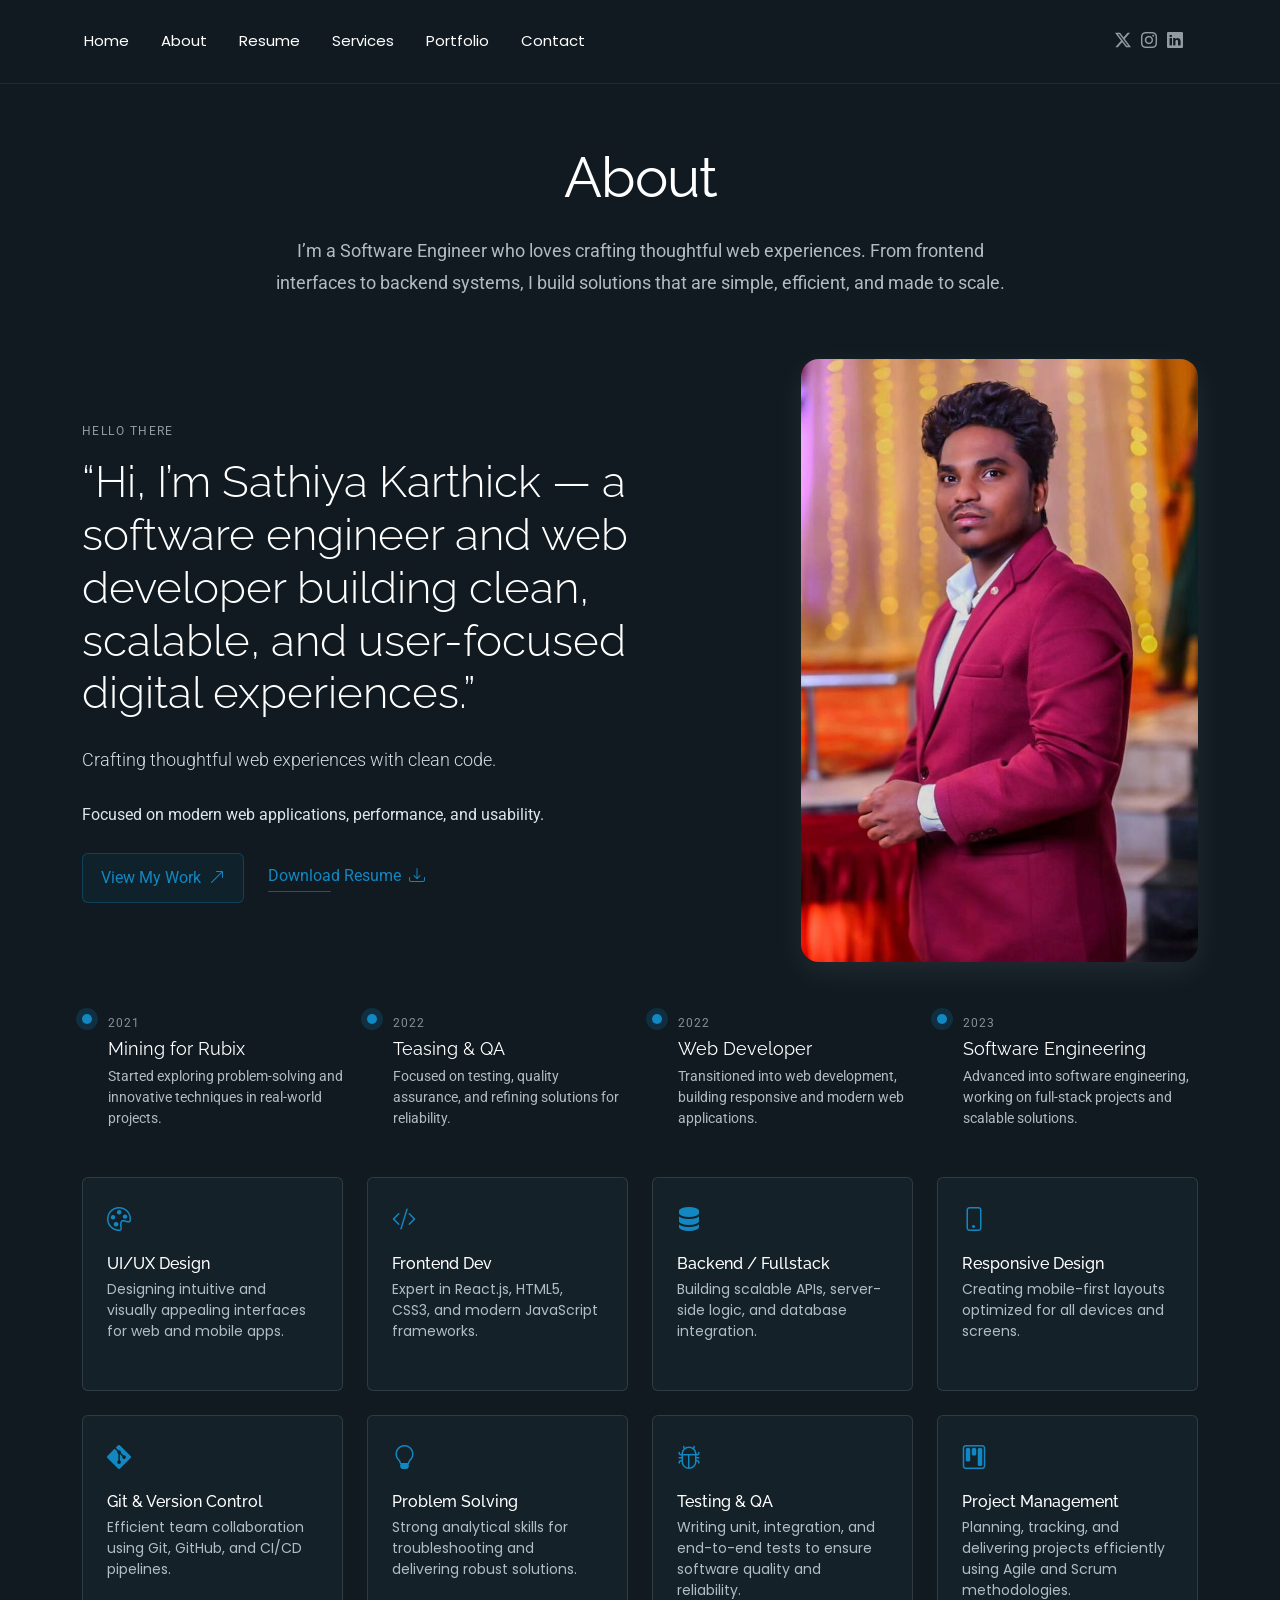
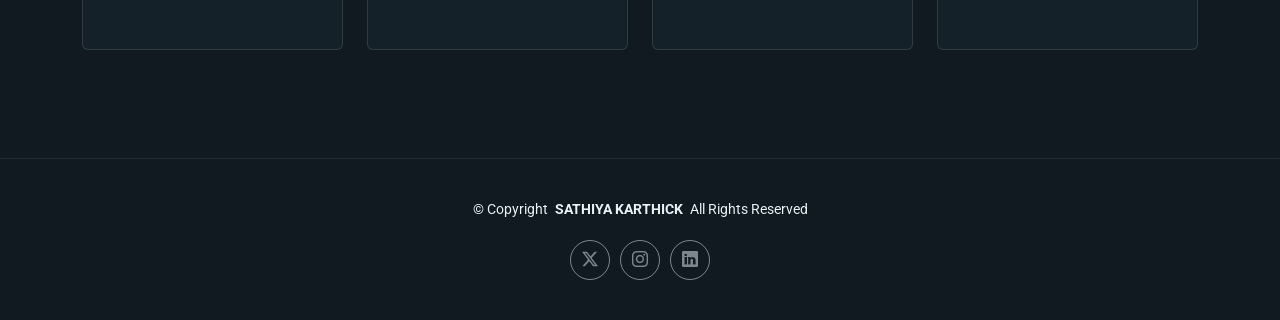
==== commit 982bbe71: "some code update" ====
--- a/about.html
+++ b/about.html
@@ -78,6 +78,53 @@
         </div>
         <!-- End Intro + Photo -->
 
+        <!-- Journey Timeline -->
+        <div class="mb-5">
+          <div class="row g-4">
+            <!-- 2021 Mining for Rubix -->
+            <div class="col-md-6 col-lg-3" data-aos="fade-up" data-aos-delay="120">
+              <article class="timeline-item">
+                <span class="dot"></span>
+                <time>2021</time>
+                <h4>Mining for Rubix</h4>
+                <p>Started exploring problem-solving and innovative techniques in real-world projects.</p>
+              </article>
+            </div>
+
+            <!-- 2022 Teasing and QA -->
+            <div class="col-md-6 col-lg-3" data-aos="fade-up" data-aos-delay="180">
+              <article class="timeline-item">
+                <span class="dot"></span>
+                <time>2022</time>
+                <h4>Teasing & QA</h4>
+                <p>Focused on testing, quality assurance, and refining solutions for reliability.</p>
+              </article>
+            </div>
+
+            <!-- 2022 Middle in Change in Web Developer -->
+            <div class="col-md-6 col-lg-3" data-aos="fade-up" data-aos-delay="240">
+              <article class="timeline-item">
+                <span class="dot"></span>
+                <time>2022</time>
+                <h4>Web Developer</h4>
+                <p>Transitioned into web development, building responsive and modern web applications.</p>
+              </article>
+            </div>
+
+            <!-- 2023 Software Engineering -->
+            <div class="col-md-6 col-lg-3" data-aos="fade-up" data-aos-delay="300">
+              <article class="timeline-item">
+                <span class="dot"></span>
+                <time>2023</time>
+                <h4>Software Engineering</h4>
+                <p>Advanced into software engineering, working on full-stack projects and scalable solutions.</p>
+              </article>
+            </div>
+
+          </div>
+        </div>
+        <!-- End Journey Timeline -->
+
         <!-- Skills Grid -->
         <div class="mb-5">
           <div class="row g-4">
@@ -157,516 +204,11 @@
           </div>
         </div>
         <!-- End Skills Grid -->
-
-
-        <!-- Journey Timeline -->
-        <div class="mb-5">
-          <div class="row g-4">
-
-            <!-- 2021 Mining for Rubix -->
-            <div class="col-md-6 col-lg-3" data-aos="fade-up" data-aos-delay="120">
-              <article class="timeline-item">
-                <span class="dot"></span>
-                <time>2021</time>
-                <h4>Mining for Rubix</h4>
-                <p>Started exploring problem-solving and innovative techniques in real-world projects.</p>
-              </article>
-            </div>
-
-            <!-- 2022 Teasing and QA -->
-            <div class="col-md-6 col-lg-3" data-aos="fade-up" data-aos-delay="180">
-              <article class="timeline-item">
-                <span class="dot"></span>
-                <time>2022</time>
-                <h4>Teasing & QA</h4>
-                <p>Focused on testing, quality assurance, and refining solutions for reliability.</p>
-              </article>
-            </div>
-
-            <!-- 2022 Middle in Change in Web Developer -->
-            <div class="col-md-6 col-lg-3" data-aos="fade-up" data-aos-delay="240">
-              <article class="timeline-item">
-                <span class="dot"></span>
-                <time>2022</time>
-                <h4>Web Developer</h4>
-                <p>Transitioned into web development, building responsive and modern web applications.</p>
-              </article>
-            </div>
-
-            <!-- 2023 Software Engineering -->
-            <div class="col-md-6 col-lg-3" data-aos="fade-up" data-aos-delay="300">
-              <article class="timeline-item">
-                <span class="dot"></span>
-                <time>2023</time>
-                <h4>Software Engineering</h4>
-                <p>Advanced into software engineering, working on full-stack projects and scalable solutions.</p>
-              </article>
-            </div>
-
-          </div>
-        </div>
-        <!-- End Journey Timeline -->
-
-        <!-- Quote -->
-        <blockquote class="personal-quote text-center mb-5" data-aos="fade-down" data-aos-delay="200">
-          <p>"Building clean and meaningful experiences through thoughtful code and quiet design."</p>
-        </blockquote>
-        <!-- End Quote -->
-
-        <!-- Fun Facts -->
-        <div class="row g-3 justify-content-center">
-          <div class="col-6 col-md-3 col-lg-2" data-aos="zoom-in" data-aos-delay="120">
-            <div class="fact-pill">
-              <i class="bi bi-magic"></i>
-              <span>Minimalism</span>
-            </div>
-          </div>
-          <div class="col-6 col-md-3 col-lg-2" data-aos="zoom-in" data-aos-delay="160">
-            <div class="fact-pill">
-              <i class="bi bi-headphones"></i>
-              <span>Lo-fi Beats</span>
-            </div>
-          </div>
-          <div class="col-6 col-md-3 col-lg-2" data-aos="zoom-in" data-aos-delay="200">
-            <div class="fact-pill">
-              <i class="bi bi-geo-alt"></i>
-              <span>City Walks</span>
-            </div>
-          </div>
-          <div class="col-6 col-md-3 col-lg-2" data-aos="zoom-in" data-aos-delay="240">
-            <div class="fact-pill">
-              <i class="bi bi-brush"></i>
-              <span>Sketching</span>
-            </div>
-          </div>
-        </div>
-        <!-- End Fun Facts -->
-
       </div>
-
-    </section><!-- /About Section -->
-
-    <!-- Skills Section -->
-    <section id="skills" class="skills section">
-
-      <!-- Section Title -->
-      <div class="container section-title" data-aos="fade-up">
-        <h2>Skills</h2>
-        <p>Necessitatibus eius consequatur ex aliquid fuga eum quidem sint consectetur velit. Sed ut perspiciatis unde omnis iste natus error sit voluptatem accusantium doloremque laudantium totam rem aperiam</p>
-      </div><!-- End Section Title -->
-
-      <div class="container" data-aos="fade-up" data-aos-delay="100">
-
-        <div class="row g-4 skills-animation">
-
-          <div class="col-md-6 col-lg-3" data-aos="fade-up" data-aos-delay="100">
-            <div class="skill-box">
-              <h3>Python</h3>
-              <p>Sed ut perspiciatis unde omnis iste natus error sit voluptatem.</p>
-              <span class="text-end d-block">90%</span>
-              <div class="progress">
-                <div class="progress-bar" role="progressbar" aria-valuenow="90" aria-valuemin="0" aria-valuemax="100"></div>
-              </div>
-            </div>
-          </div>
-
-          <div class="col-md-6 col-lg-3" data-aos="fade-up" data-aos-delay="200">
-            <div class="skill-box">
-              <h3>PHP</h3>
-              <p>Nemo enim ipsam voluptatem quia voluptas sit aspernatur.</p>
-              <span class="text-end d-block">90%</span>
-              <div class="progress">
-                <div class="progress-bar" role="progressbar" aria-valuenow="95" aria-valuemin="0" aria-valuemax="100"></div>
-              </div>
-            </div>
-          </div>
-
-          <div class="col-md-6 col-lg-3" data-aos="fade-up" data-aos-delay="300">
-            <div class="skill-box">
-              <h3>JavaScript</h3>
-              <p>Neque porro quisquam est qui dolorem ipsum quia dolor.</p>
-              <span class="text-end d-block">80%</span>
-              <div class="progress">
-                <div class="progress-bar" role="progressbar" aria-valuenow="80" aria-valuemin="0" aria-valuemax="100"></div>
-              </div>
-            </div>
-          </div>
-
-          <div class="col-md-6 col-lg-3" data-aos="fade-up" data-aos-delay="400">
-            <div class="skill-box">
-              <h3>Flutter</h3>
-              <p>Quis autem vel eum iure reprehenderit qui in ea voluptate.</p>
-              <span class="text-end d-block">55%</span>
-              <div class="progress">
-                <div class="progress-bar" role="progressbar" aria-valuenow="55" aria-valuemin="0" aria-valuemax="100">
-                </div>
-              </div>
-            </div>
-          </div>
-          
-          <div class="col-md-6 col-lg-3" data-aos="fade-up" data-aos-delay="400">
-            <div class="skill-box">
-              <h3>React Native</h3>
-              <p>Quis autem vel eum iure reprehenderit qui in ea voluptate.</p>
-              <span class="text-end d-block">55%</span>
-              <div class="progress">
-                <div class="progress-bar" role="progressbar" aria-valuenow="55" aria-valuemin="0" aria-valuemax="100">
-                </div>
-              </div>
-            </div>
-          </div>
-
-
-          <div class="col-md-6 col-lg-3" data-aos="fade-up" data-aos-delay="400">
-            <div class="skill-box">
-              <h3>Bootstrap</h3>
-              <p>Quis autem vel eum iure reprehenderit qui in ea voluptate.</p>
-              <span class="text-end d-block">55%</span>
-              <div class="progress">
-                <div class="progress-bar" role="progressbar" aria-valuenow="55" aria-valuemin="0" aria-valuemax="100">
-                </div>
-              </div>
-            </div>
-          </div>
-
-          <div class="col-md-6 col-lg-3" data-aos="fade-up" data-aos-delay="400">
-            <div class="skill-box">
-              <h3>MUI (Material-UI)</h3>
-              <p>Quis autem vel eum iure reprehenderit qui in ea voluptate.</p>
-              <span class="text-end d-block">55%</span>
-              <div class="progress">
-                <div class="progress-bar" role="progressbar" aria-valuenow="55" aria-valuemin="0" aria-valuemax="100">
-                </div>
-              </div>
-            </div>
-          </div>
-
-          <div class="col-md-6 col-lg-3" data-aos="fade-up" data-aos-delay="400">
-            <div class="skill-box">
-              <h3>MDBootstrap</h3>
-              <p>Quis autem vel eum iure reprehenderit qui in ea voluptate.</p>
-              <span class="text-end d-block">55%</span>
-              <div class="progress">
-                <div class="progress-bar" role="progressbar" aria-valuenow="55" aria-valuemin="0" aria-valuemax="100">
-                </div>
-              </div>
-            </div>
-          </div>
-
-          <div class="col-md-6 col-lg-3" data-aos="fade-up" data-aos-delay="400">
-            <div class="skill-box">
-              <h3>Unit Testing</h3>
-              <p>Quis autem vel eum iure reprehenderit qui in ea voluptate.</p>
-              <span class="text-end d-block">55%</span>
-              <div class="progress">
-                <div class="progress-bar" role="progressbar" aria-valuenow="55" aria-valuemin="0" aria-valuemax="100">
-                </div>
-              </div>
-            </div>
-          </div>
-
-          <div class="col-md-6 col-lg-3" data-aos="fade-up" data-aos-delay="400">
-            <div class="skill-box">
-              <h3>MySQL</h3>
-              <p>Quis autem vel eum iure reprehenderit qui in ea voluptate.</p>
-              <span class="text-end d-block">55%</span>
-              <div class="progress">
-                <div class="progress-bar" role="progressbar" aria-valuenow="55" aria-valuemin="0" aria-valuemax="100">
-                </div>
-              </div>
-            </div>
-          </div>
-
-          <div class="col-md-6 col-lg-3" data-aos="fade-up" data-aos-delay="400">
-            <div class="skill-box">
-              <h3>PostgreSQL</h3>
-              <p>Quis autem vel eum iure reprehenderit qui in ea voluptate.</p>
-              <span class="text-end d-block">55%</span>
-              <div class="progress">
-                <div class="progress-bar" role="progressbar" aria-valuenow="55" aria-valuemin="0" aria-valuemax="100">
-                </div>
-              </div>
-            </div>
-          </div>
-
-          <!-- Tools -->
-          <div class="col-md-6 col-lg-3" data-aos="fade-up" data-aos-delay="100">
-            <div class="skill-box">
-              <h3>GitHub</h3>
-              <p>Version control and collaboration</p>
-              <span class="text-end d-block">80%</span>
-              <div class="progress">
-                <div class="progress-bar" role="progressbar" aria-valuenow="80" aria-valuemin="0" aria-valuemax="100" style="width: 80%;"></div>
-              </div>
-            </div>
-          </div>
-
-          <div class="col-md-6 col-lg-3" data-aos="fade-up" data-aos-delay="200">
-            <div class="skill-box">
-              <h3>VS Code</h3>
-              <p>Code editor for multiple languages</p>
-              <span class="text-end d-block">90%</span>
-              <div class="progress">
-                <div class="progress-bar" role="progressbar" aria-valuenow="90" aria-valuemin="0" aria-valuemax="100" style="width: 90%;"></div>
-              </div>
-            </div>
-          </div>
-
-          <div class="col-md-6 col-lg-3" data-aos="fade-up" data-aos-delay="300">
-            <div class="skill-box">
-              <h3>Sublime Text</h3>
-              <p>Lightweight text editor</p>
-              <span class="text-end d-block">70%</span>
-              <div class="progress">
-                <div class="progress-bar" role="progressbar" aria-valuenow="70" aria-valuemin="0" aria-valuemax="100" style="width: 70%;"></div>
-              </div>
-            </div>
-          </div>
-
-          <div class="col-md-6 col-lg-3" data-aos="fade-up" data-aos-delay="400">
-            <div class="skill-box">
-              <h3>Postman</h3>
-              <p>API testing tool</p>
-              <span class="text-end d-block">85%</span>
-              <div class="progress">
-                <div class="progress-bar" role="progressbar" aria-valuenow="85" aria-valuemin="0" aria-valuemax="100" style="width: 85%;"></div>
-              </div>
-            </div>
-          </div>
-
-          <div class="col-md-6 col-lg-3" data-aos="fade-up" data-aos-delay="500">
-            <div class="skill-box">
-              <h3>PyCharm</h3>
-              <p>Python IDE</p>
-              <span class="text-end d-block">75%</span>
-              <div class="progress">
-                <div class="progress-bar" role="progressbar" aria-valuenow="75" aria-valuemin="0" aria-valuemax="100" style="width: 75%;"></div>
-              </div>
-            </div>
-          </div>
-
-          <!-- Scripting & Automation -->
-          <div class="col-md-6 col-lg-3" data-aos="fade-up" data-aos-delay="600">
-            <div class="skill-box">
-              <h3>Scripting & Automation</h3>
-              <p>Automate tasks using scripts</p>
-              <span class="text-end d-block">65%</span>
-              <div class="progress">
-                <div class="progress-bar" role="progressbar" aria-valuenow="65" aria-valuemin="0" aria-valuemax="100" style="width: 65%;"></div>
-              </div>
-            </div>
-          </div>
-
-          <div class="col-md-6 col-lg-3" data-aos="fade-up" data-aos-delay="700">
-            <div class="skill-box">
-              <h3>Cron Job Scheduling</h3>
-              <p>Schedule automated tasks</p>
-              <span class="text-end d-block">60%</span>
-              <div class="progress">
-                <div class="progress-bar" role="progressbar" aria-valuenow="60" aria-valuemin="0" aria-valuemax="100" style="width: 60%;"></div>
-              </div>
-            </div>
-          </div>
-
-          <!-- OS -->
-          <div class="col-md-6 col-lg-3" data-aos="fade-up" data-aos-delay="800">
-            <div class="skill-box">
-              <h3>Ubuntu</h3>
-              <p>Linux operating system</p>
-              <span class="text-end d-block">80%</span>
-              <div class="progress">
-                <div class="progress-bar" role="progressbar" aria-valuenow="80" aria-valuemin="0" aria-valuemax="100" style="width: 80%;"></div>
-              </div>
-            </div>
-          </div>
-
-          <div class="col-md-6 col-lg-3" data-aos="fade-up" data-aos-delay="900">
-            <div class="skill-box">
-              <h3>Windows</h3>
-              <p>Windows operating system</p>
-              <span class="text-end d-block">90%</span>
-              <div class="progress">
-                <div class="progress-bar" role="progressbar" aria-valuenow="90" aria-valuemin="0" aria-valuemax="100" style="width: 90%;"></div>
-              </div>
-            </div>
-          </div>
-        </div>
-      </div>
-
     </section>
-
-    <!-- Stats Section -->
-    <section id="stats" class="stats section dark-background">
-
-      <div class="container" data-aos="fade-up" data-aos-delay="100">
-
-        <div class="row align-items-center">
-          <div class="col-lg-4" data-aos="fade-up" data-aos-delay="200">
-            <div class="avatars d-flex align-items-center">
-              <img src="assets/img/person/person-m-2.webp" alt="Avatar 1" class="rounded-circle" loading="lazy">
-              <img src="assets/img/person/person-m-3.webp" alt="Avatar 2" class="rounded-circle" loading="lazy">
-              <img src="assets/img/person/person-f-5.webp" alt="Avatar 3" class="rounded-circle" loading="lazy">
-              <img src="assets/img/person/person-m-5.webp" alt="Avatar 4" class="rounded-circle" loading="lazy">
-            </div>
-          </div>
-
-          <div class="col-lg-8">
-            <div class="row counters">
-              <div class="col-md-4" data-aos="fade-up" data-aos-delay="300">
-                <h2><span data-purecounter-start="0" data-purecounter-end="185" data-purecounter-duration="1" class="purecounter"></span>+</h2>
-                <p>Nemo enim ipsam</p>
-              </div>
-
-              <div class="col-md-4" data-aos="fade-up" data-aos-delay="400">
-                <h2><span data-purecounter-start="0" data-purecounter-end="32" data-purecounter-duration="1" class="purecounter"></span>K</h2>
-                <p>Voluptatem sequi</p>
-              </div>
-
-              <div class="col-md-4" data-aos="fade-up" data-aos-delay="500">
-                <h2><span data-purecounter-start="0" data-purecounter-end="128" data-purecounter-duration="1" class="purecounter"></span>+</h2>
-                <p>Dolor sit consectetur</p>
-              </div>
-            </div>
-          </div>
-        </div>
-      </div>
-
-    </section><!-- /Stats Section -->
-
-    <!-- Testimonials Section -->
-    <section id="testimonials" class="testimonials section">
-
-      <!-- Section Title -->
-      <div class="container section-title" data-aos="fade-up">
-        <h2>Testimonials</h2>
-        <p>Necessitatibus eius consequatur ex aliquid fuga eum quidem sint consectetur velit</p>
-      </div><!-- End Section Title -->
-
-      <div class="container" data-aos="fade-up" data-aos-delay="100">
-
-        <div class="swiper init-swiper">
-          <script type="application/json" class="swiper-config">
-            {
-              "loop": true,
-              "speed": 600,
-              "autoplay": {
-                "delay": 5000
-              },
-              "slidesPerView": "auto",
-              "pagination": {
-                "el": ".swiper-pagination",
-                "type": "bullets",
-                "clickable": true
-              }
-            }
-          </script>
-          <div class="swiper-wrapper">
-
-            <div class="swiper-slide">
-              <div class="testimonial-item">
-                <div class="row gy-4 justify-content-center">
-                  <div class="col-lg-6">
-                    <div class="testimonial-content">
-                      <p>
-                        <i class="bi bi-quote quote-icon-left"></i>
-                        <span>Proin iaculis purus consequat sem cure digni ssim donec porttitora entum suscipit rhoncus. Accusantium quam, ultricies eget id, aliquam eget nibh et. Maecen aliquam, risus at semper.</span>
-                        <i class="bi bi-quote quote-icon-right"></i>
-                      </p>
-                      <h3>Saul Goodman</h3>
-                      <h4>Ceo &amp; Founder</h4>
-                      <div class="stars">
-                        <i class="bi bi-star-fill"></i><i class="bi bi-star-fill"></i><i class="bi bi-star-fill"></i><i class="bi bi-star-fill"></i><i class="bi bi-star-fill"></i>
-                      </div>
-                    </div>
-                  </div>
-                  <div class="col-lg-2 text-center">
-                    <img src="assets/img/person/person-m-9.webp" class="img-fluid testimonial-img" alt="">
-                  </div>
-                </div>
-              </div>
-            </div><!-- End testimonial item -->
-
-            <div class="swiper-slide">
-              <div class="testimonial-item">
-                <div class="row gy-4 justify-content-center">
-                  <div class="col-lg-6">
-                    <div class="testimonial-content">
-                      <p>
-                        <i class="bi bi-quote quote-icon-left"></i>
-                        <span>Export tempor illum tamen malis malis eram quae irure esse labore quem cillum quid cillum eram malis quorum velit fore eram velit sunt aliqua noster fugiat irure amet legam anim culpa.</span>
-                        <i class="bi bi-quote quote-icon-right"></i>
-                      </p>
-                      <h3>Sara Wilsson</h3>
-                      <h4>Designer</h4>
-                      <div class="stars">
-                        <i class="bi bi-star-fill"></i><i class="bi bi-star-fill"></i><i class="bi bi-star-fill"></i><i class="bi bi-star-fill"></i><i class="bi bi-star-fill"></i>
-                      </div>
-                    </div>
-                  </div>
-                  <div class="col-lg-2 text-center">
-                    <img src="assets/img/person/person-f-5.webp" class="img-fluid testimonial-img" alt="">
-                  </div>
-                </div>
-              </div>
-            </div><!-- End testimonial item -->
-
-            <div class="swiper-slide">
-              <div class="testimonial-item">
-                <div class="row gy-4 justify-content-center">
-                  <div class="col-lg-6">
-                    <div class="testimonial-content">
-                      <p>
-                        <i class="bi bi-quote quote-icon-left"></i>
-                        <span>Enim nisi quem export duis labore cillum quae magna enim sint quorum nulla quem veniam duis minim tempor labore quem eram duis noster aute amet eram fore quis sint minim.</span>
-                        <i class="bi bi-quote quote-icon-right"></i>
-                      </p>
-                      <h3>Jena Karlis</h3>
-                      <h4>Store Owner</h4>
-                      <div class="stars">
-                        <i class="bi bi-star-fill"></i><i class="bi bi-star-fill"></i><i class="bi bi-star-fill"></i><i class="bi bi-star-fill"></i><i class="bi bi-star-fill"></i>
-                      </div>
-                    </div>
-                  </div>
-                  <div class="col-lg-2 text-center">
-                    <img src="assets/img/person/person-f-12.webp" class="img-fluid testimonial-img" alt="">
-                  </div>
-                </div>
-              </div>
-            </div><!-- End testimonial item -->
-
-            <div class="swiper-slide">
-              <div class="testimonial-item">
-                <div class="row gy-4 justify-content-center">
-                  <div class="col-lg-6">
-                    <div class="testimonial-content">
-                      <p>
-                        <i class="bi bi-quote quote-icon-left"></i>
-                        <span>Fugiat enim eram quae cillum dolore dolor amet nulla culpa multos export minim fugiat minim velit minim dolor enim duis veniam ipsum anim magna sunt elit fore quem dolore labore illum veniam.</span>
-                        <i class="bi bi-quote quote-icon-right"></i>
-                      </p>
-                      <h3>John Larson</h3>
-                      <h4>Entrepreneur</h4>
-                      <div class="stars">
-                        <i class="bi bi-star-fill"></i><i class="bi bi-star-fill"></i><i class="bi bi-star-fill"></i><i class="bi bi-star-fill"></i><i class="bi bi-star-fill"></i>
-                      </div>
-                    </div>
-                  </div>
-                  <div class="col-lg-2 text-center">
-                    <img src="assets/img/person/person-m-12.webp" class="img-fluid testimonial-img" alt="">
-                  </div>
-                </div>
-              </div>
-            </div><!-- End testimonial item -->
-
-          </div>
-          <div class="swiper-pagination"></div>
-        </div>
-
-      </div>
-
-    </section><!-- /Testimonials Section -->
-
+     
   </main>
+
 
   <!-- Footer Including -->
   <div id="footer-placeholder"></div>
--- a/assets/css/main.css
+++ b/assets/css/main.css
@@ -2867,4 +2867,52 @@
   margin-top: 15px;
   border-radius: 4px;
   display: none; /* Hidden by default */
-}+}
+
+
+.skill-item{
+  margin-bottom:24px;
+  font-family:'Poppins',sans-serif;
+}
+
+.skill-info{
+  display:flex;
+  justify-content:space-between;
+  align-items:center;
+  margin-bottom:6px;
+}
+
+.skill-name{
+  color:#bfe9ff;
+  font-size:15px;
+}
+
+.skill-percent{
+  color:#38bdf8;
+  font-weight:600;
+  font-size:14px;
+}
+
+.progress{
+  height:7px;
+  background:#0e2b3a;
+  border-radius:50px;
+  overflow:hidden;
+}
+
+.progress-bar{
+  height:100%;
+  background:linear-gradient(90deg,#38bdf8,#0ea5e9);
+  border-radius:50px;
+  width:0;
+}
+
+/* optional smooth animation */
+.skills-animation .progress-bar{
+  animation:fillBar 1.2s ease forwards;
+}
+
+@keyframes fillBar{
+  from{ width:0; }
+  to{ width:attr(aria-valuenow percentage); } /* modern browsers */
+}
